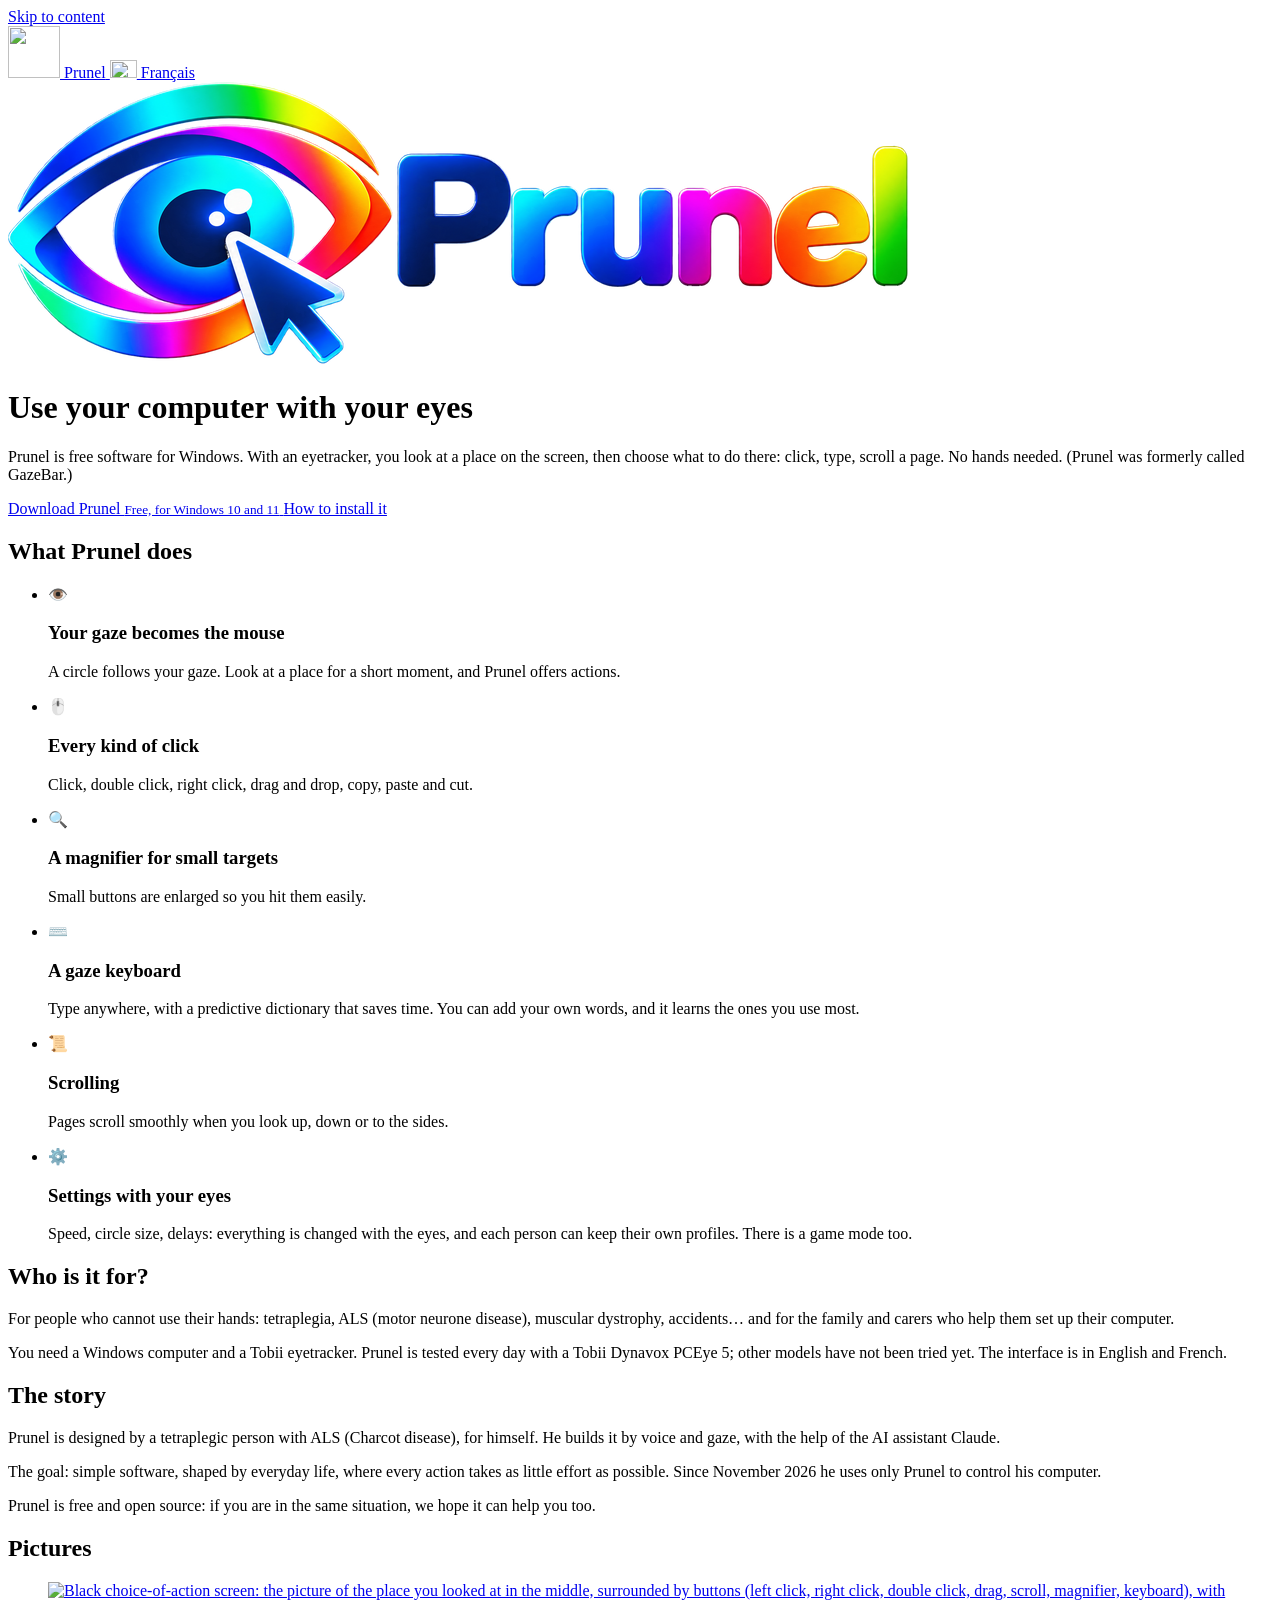
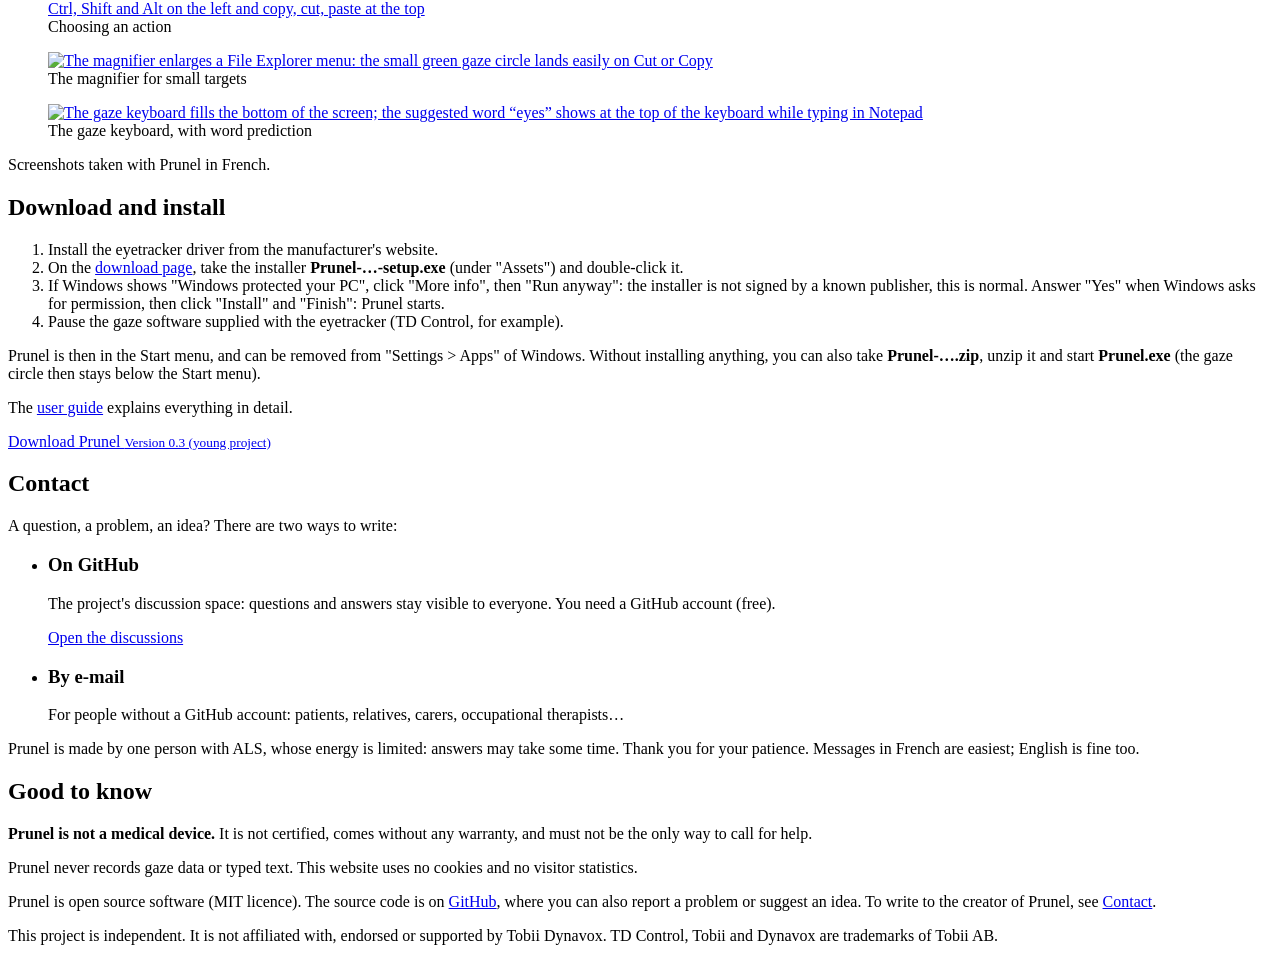
==== website/en.html @ a84aad17 "Cleaned-up logo (README and website) New version of the logo cleaned by the owner, cropped to its vi" ====
<!DOCTYPE html>
<html lang="en">
<head>
  <meta charset="utf-8">
  <meta name="viewport" content="width=device-width, initial-scale=1">
  <title>Prunel: use your computer with your eyes</title>
  <meta name="description" content="Prunel is free and open source software to use a Windows computer with your eyes, with an eyetracker. Designed by and for a tetraplegic person.">
  <link rel="alternate" hreflang="en" href="https://prunel.kopol.xyz/">
  <link rel="alternate" hreflang="en" href="https://prunel.kopol.xyz/en.html">
  <link rel="icon" href="favicon.ico">
  <link rel="apple-touch-icon" href="images/prunel-icon.png">
  <link rel="stylesheet" href="style.css">
</head>
<body>
  <a class="skip-link" href="#content">Skip to content</a>

  <header class="top">
    <div class="wrap">
      <a class="top-name" href="en.html">
        <img src="images/prunel-icon.png" alt="" width="52" height="52">
        <span>Prunel</span>
      </a>
      <a class="lang-switch" href="index.html" hreflang="fr" lang="fr">
        <img src="images/flag-fr.svg" alt="" width="27" height="18">
        Français
      </a>
    </div>
  </header>

  <main id="content">
    <div class="hero">
      <div class="wrap">
        <img class="hero-logo" src="images/prunel-logo.png" width="900" height="282"
             alt="Prunel logo: an eye with a mouse pointer">
        <h1>Use your computer with your eyes</h1>
        <p class="lead">
          Prunel is free software for Windows. With an eyetracker, you look at a place on the
          screen, then choose what to do there: click, type, scroll a page. No hands needed.
          (Prunel was formerly called GazeBar.)
        </p>
        <div class="buttons">
          <a class="button button-main" href="https://github.com/Kopolitoo/Prunel/releases/latest">
            Download Prunel
            <small>Free, for Windows 10 and 11</small>
          </a>
          <a class="button button-second" href="#install">How to install it</a>
        </div>
      </div>
    </div>

    <section class="band" aria-labelledby="title-features">
      <div class="wrap">
        <h2 id="title-features">What Prunel does</h2>
        <ul class="cards">
          <li class="card">
            <div class="card-icon" aria-hidden="true">👁️</div>
            <h3>Your gaze becomes the mouse</h3>
            <p>A circle follows your gaze. Look at a place for a short moment, and Prunel
              offers actions.</p>
          </li>
          <li class="card">
            <div class="card-icon" aria-hidden="true">🖱️</div>
            <h3>Every kind of click</h3>
            <p>Click, double click, right click, drag and drop, copy, paste and cut.</p>
          </li>
          <li class="card">
            <div class="card-icon" aria-hidden="true">🔍</div>
            <h3>A magnifier for small targets</h3>
            <p>Small buttons are enlarged so you hit them easily.</p>
          </li>
          <li class="card">
            <div class="card-icon" aria-hidden="true">⌨️</div>
            <h3>A gaze keyboard</h3>
            <p>Type anywhere, with a predictive dictionary that saves time. You can add your own
              words, and it learns the ones you use most.</p>
          </li>
          <li class="card">
            <div class="card-icon" aria-hidden="true">📜</div>
            <h3>Scrolling</h3>
            <p>Pages scroll smoothly when you look up, down or to the sides.</p>
          </li>
          <li class="card">
            <div class="card-icon" aria-hidden="true">⚙️</div>
            <h3>Settings with your eyes</h3>
            <p>Speed, circle size, delays: everything is changed with the eyes, and each person
              can keep their own profiles. There is a game mode too.</p>
          </li>
        </ul>
      </div>
    </section>

    <section aria-labelledby="title-who">
      <div class="wrap">
        <h2 id="title-who">Who is it for?</h2>
        <div class="text">
          <p>For people who cannot use their hands: tetraplegia, ALS (motor neurone disease),
            muscular dystrophy, accidents… and for the family and carers who help them set up
            their computer.</p>
          <p>You need a Windows computer and a Tobii eyetracker. Prunel is tested every day with
            a Tobii Dynavox PCEye 5; other models have not been tried yet. The interface is in
            English and French.</p>
        </div>
      </div>
    </section>

    <section class="band" aria-labelledby="title-story">
      <div class="wrap">
        <h2 id="title-story">The story</h2>
        <div class="story">
          <p>Prunel is designed by a tetraplegic person with ALS (Charcot disease), for himself.
            He builds it by voice and gaze, with the help of the AI assistant
            Claude.</p>
          <p>The goal: simple software, shaped by everyday life, where every action takes as
            little effort as possible. Since November 2026 he uses only Prunel to control his
            computer.</p>
          <p>Prunel is free and open source: if you are in the same situation, we hope it can
            help you too.</p>
        </div>
      </div>
    </section>

    <section aria-labelledby="title-pictures">
      <div class="wrap">
        <h2 id="title-pictures">Pictures</h2>
        <div class="shots">
          <figure>
            <a class="shot" href="images/screenshot-choice.jpg" title="Show the full-size picture">
              <img src="images/screenshot-choice.jpg" width="1280" height="720" loading="lazy"
                   alt="Black choice-of-action screen: the picture of the place you looked at in the middle, surrounded by buttons (left click, right click, double click, drag, scroll, magnifier, keyboard), with Ctrl, Shift and Alt on the left and copy, cut, paste at the top">
            </a>
            <figcaption>Choosing an action</figcaption>
          </figure>
          <figure>
            <a class="shot" href="images/screenshot-magnifier.jpg" title="Show the full-size picture">
              <img src="images/screenshot-magnifier.jpg" width="1280" height="720" loading="lazy"
                   alt="The magnifier enlarges a File Explorer menu: the small green gaze circle lands easily on Cut or Copy">
            </a>
            <figcaption>The magnifier for small targets</figcaption>
          </figure>
          <figure>
            <a class="shot" href="images/screenshot-keyboard.jpg" title="Show the full-size picture">
              <img src="images/screenshot-keyboard.jpg" width="1280" height="720" loading="lazy"
                   alt="The gaze keyboard fills the bottom of the screen; the suggested word “eyes” shows at the top of the keyboard while typing in Notepad">
            </a>
            <figcaption>The gaze keyboard, with word prediction</figcaption>
          </figure>
        </div>
        <p class="text">Screenshots taken with Prunel in French.</p>
      </div>
    </section>

    <section class="band" id="install" aria-labelledby="title-install">
      <div class="wrap">
        <h2 id="title-install">Download and install</h2>
        <ol class="steps">
          <li>Install the eyetracker driver from the manufacturer's website.</li>
          <li>On the <a href="https://github.com/Kopolitoo/Prunel/releases/latest">download
            page</a>, take the installer <strong>Prunel-…-setup.exe</strong> (under "Assets")
            and double-click it.</li>
          <li>If Windows shows "Windows protected your PC", click "More info", then "Run anyway":
            the installer is not signed by a known publisher, this is normal. Answer "Yes" when
            Windows asks for permission, then click "Install" and "Finish": Prunel starts.</li>
          <li>Pause the gaze software supplied with the eyetracker (TD Control, for
            example).</li>
        </ol>
        <p class="text">Prunel is then in the Start menu, and can be removed from "Settings &gt;
          Apps" of Windows. Without installing anything, you can also take
          <strong>Prunel-….zip</strong>, unzip it and start <strong>Prunel.exe</strong> (the
          gaze circle then stays below the Start menu).</p>
        <p class="text">The <a href="https://github.com/Kopolitoo/Prunel/blob/main/docs/user-guide.md">user
          guide</a> explains everything in detail.</p>
        <div class="buttons" style="justify-content: flex-start">
          <a class="button button-main" href="https://github.com/Kopolitoo/Prunel/releases/latest">
            Download Prunel
            <small>Version 0.3 (young project)</small>
          </a>
        </div>
      </div>
    </section>

    <section id="contact" aria-labelledby="title-contact">
      <div class="wrap">
        <h2 id="title-contact">Contact</h2>
        <div class="text">
          <p>A question, a problem, an idea? There are two ways to write:</p>
        </div>
        <ul class="cards contact-cards">
          <li class="card">
            <h3>On GitHub</h3>
            <p>The project's discussion space: questions and answers stay visible to everyone.
              You need a GitHub account (free).</p>
            <a class="button button-second" href="https://github.com/Kopolitoo/Prunel/discussions">
              Open the discussions</a>
          </li>
          <li class="card">
            <h3>By e-mail</h3>
            <p>For people without a GitHub account: patients, relatives, carers, occupational
              therapists…</p>
            <div id="email">
              <button class="button button-second" id="show-email" type="button" hidden>
                Show the e-mail address</button>
              <noscript><p><strong>prunel (at) kopol (dot) xyz</strong></p></noscript>
            </div>
          </li>
        </ul>
        <p class="text contact-note">Prunel is made by one person with ALS, whose energy is
          limited: answers may take some time. Thank you for your patience. Messages in French are easiest; English is
          fine too.</p>
      </div>
    </section>

    <section class="band" aria-labelledby="title-notice">
      <div class="wrap">
        <h2 id="title-notice">Good to know</h2>
        <div class="notice">
          <p><strong>Prunel is not a medical device.</strong> It is not certified, comes without
            any warranty, and must not be the only way to call for help.</p>
          <p>Prunel never records gaze data or typed text. This website uses no cookies and no
            visitor statistics.</p>
        </div>
      </div>
    </section>
  </main>

  <footer>
    <div class="wrap">
      <p>Prunel is open source software (MIT licence). The source code is on
        <a href="https://github.com/Kopolitoo/Prunel">GitHub</a>, where you can also report a
        problem or suggest an idea. To write to the creator of Prunel, see
        <a href="#contact">Contact</a>.</p>
      <p>This project is independent. It is not affiliated with, endorsed or supported by Tobii
        Dynavox. TD Control, Tobii and Dynavox are trademarks of Tobii AB.</p>
    </div>
  </footer>
  <script src="contact.js"></script>
</body>
</html>
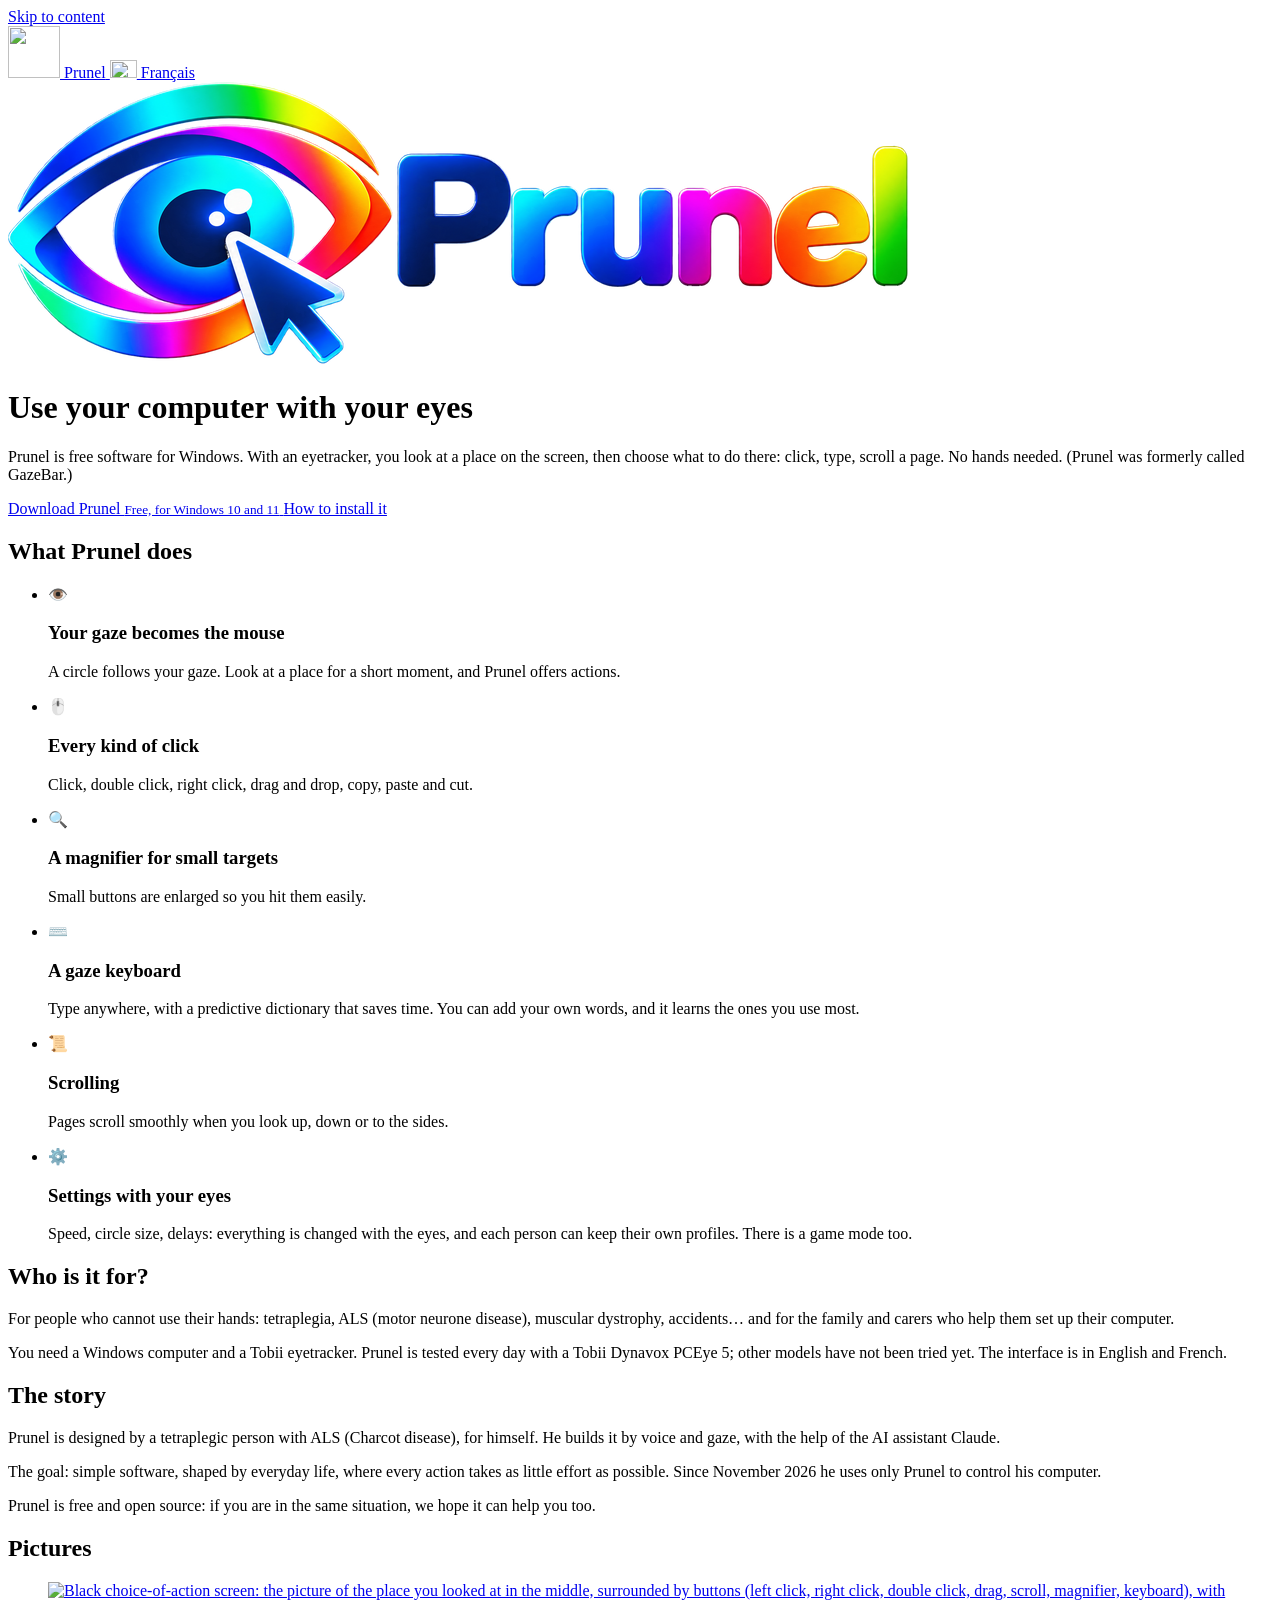
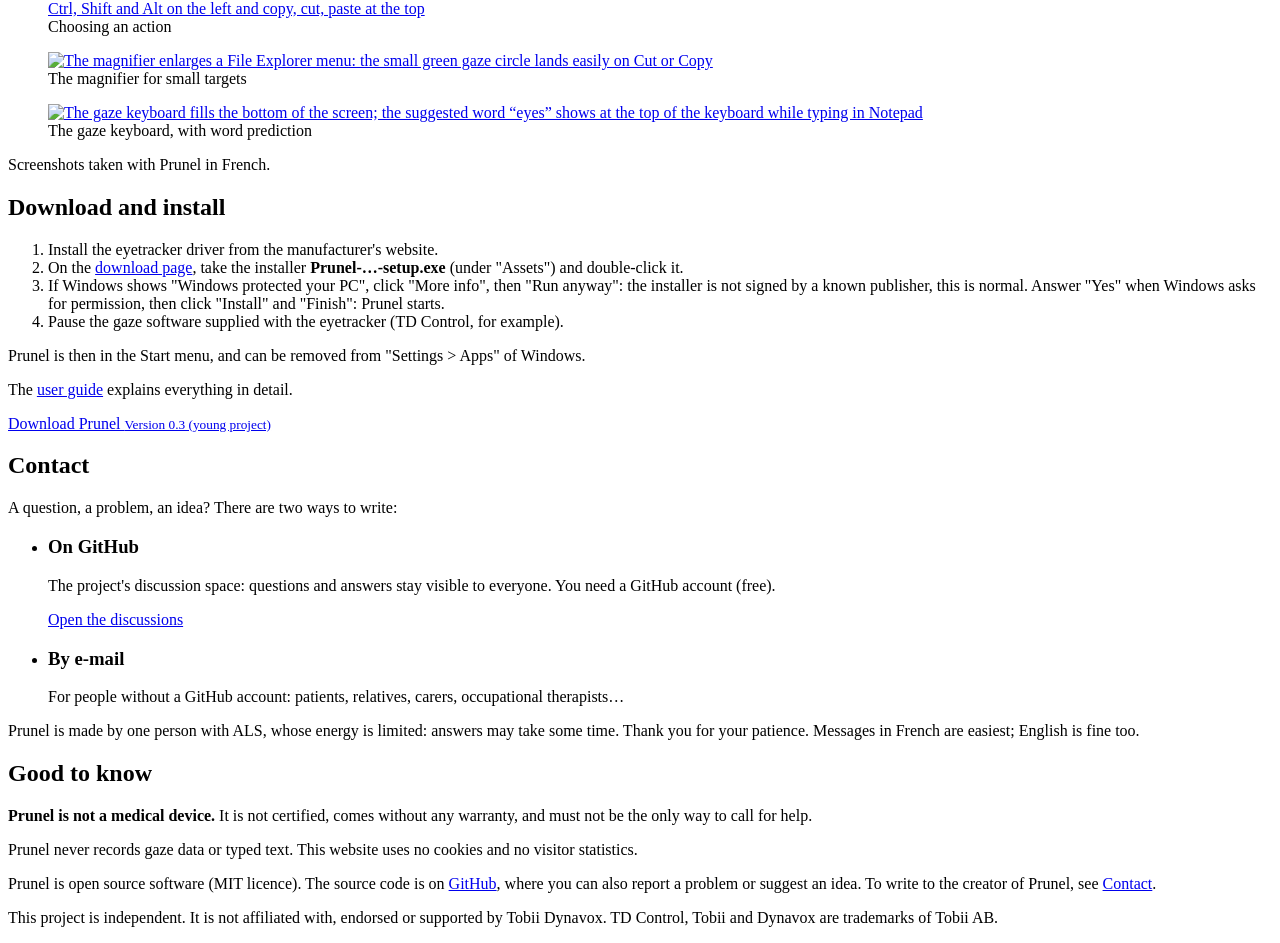
==== commit 91d3bc1f: "Ship only the installer (no more simple zip) CI compiles only the build with UI access and keeps onl" ====
--- a/website/en.html
+++ b/website/en.html
@@ -164,9 +164,7 @@
             example).</li>
         </ol>
         <p class="text">Prunel is then in the Start menu, and can be removed from "Settings &gt;
-          Apps" of Windows. Without installing anything, you can also take
-          <strong>Prunel-….zip</strong>, unzip it and start <strong>Prunel.exe</strong> (the
-          gaze circle then stays below the Start menu).</p>
+          Apps" of Windows.</p>
         <p class="text">The <a href="https://github.com/Kopolitoo/Prunel/blob/main/docs/user-guide.md">user
           guide</a> explains everything in detail.</p>
         <div class="buttons" style="justify-content: flex-start">
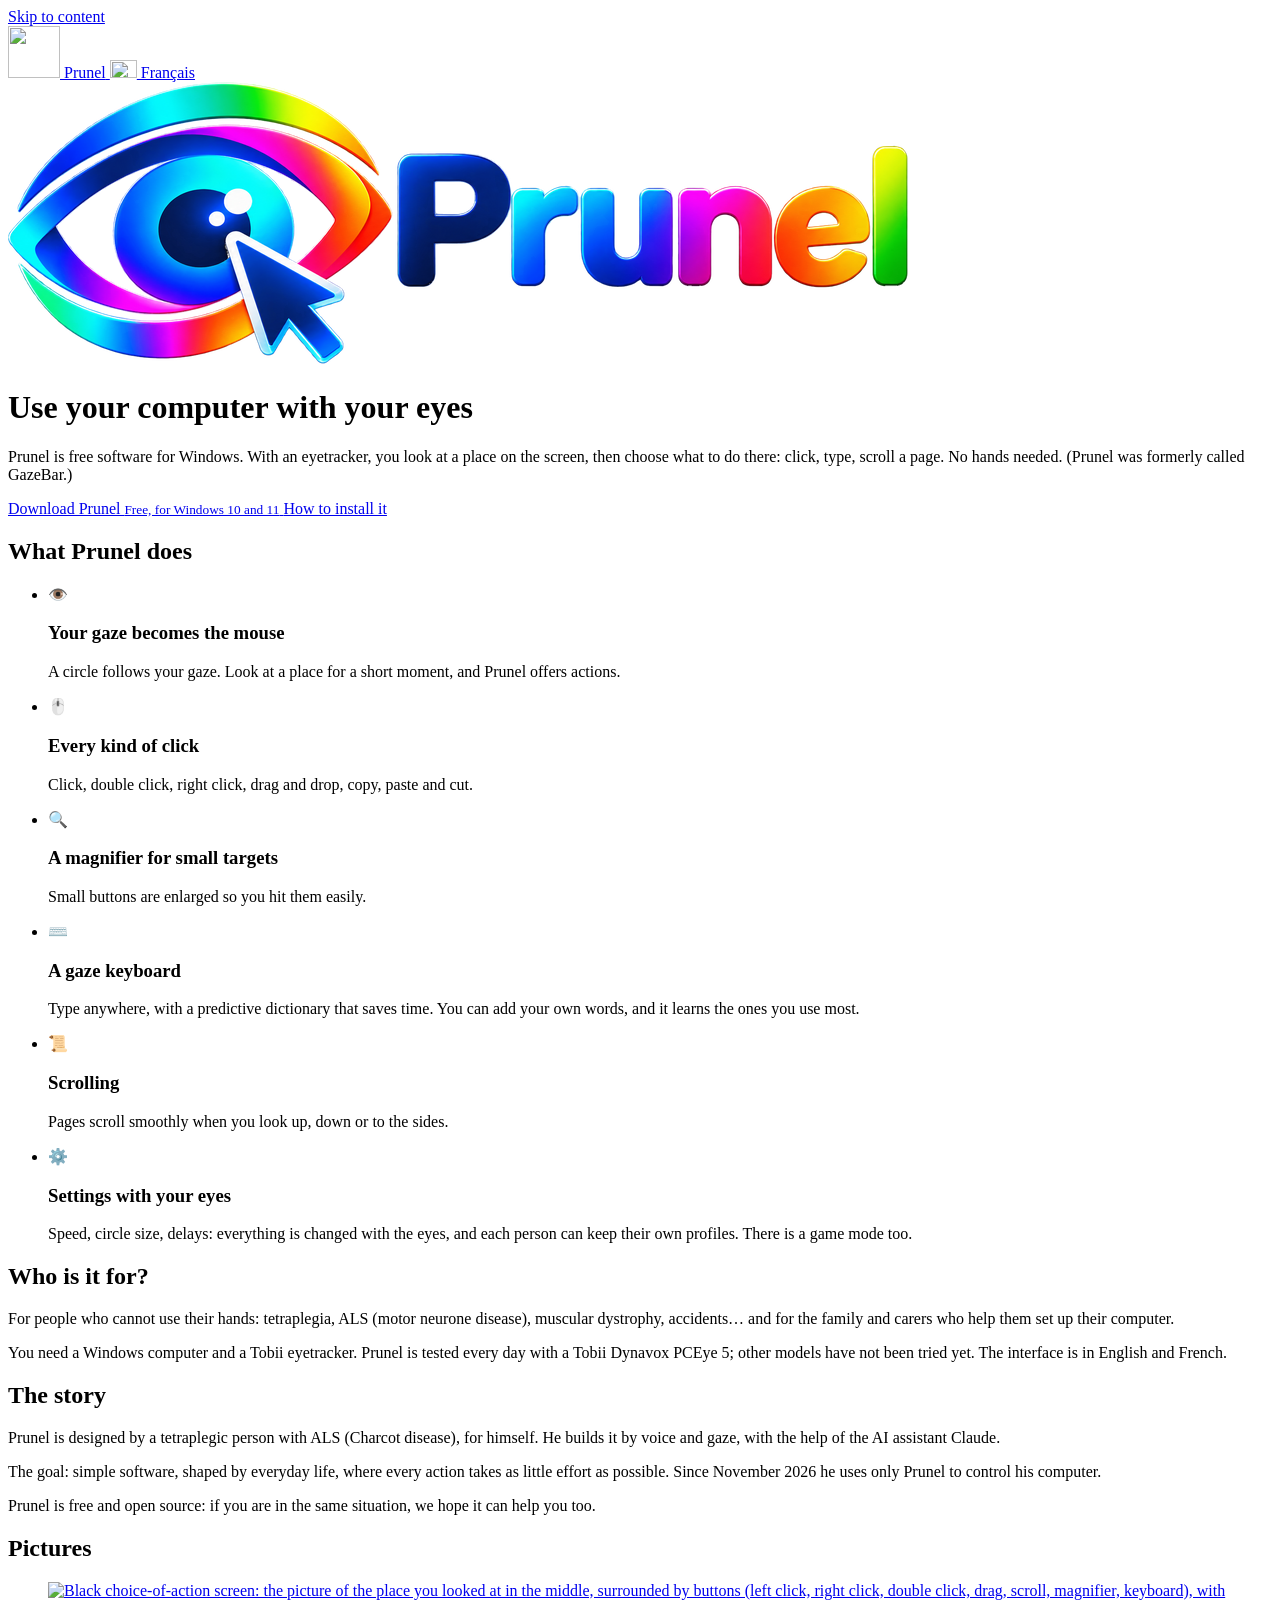
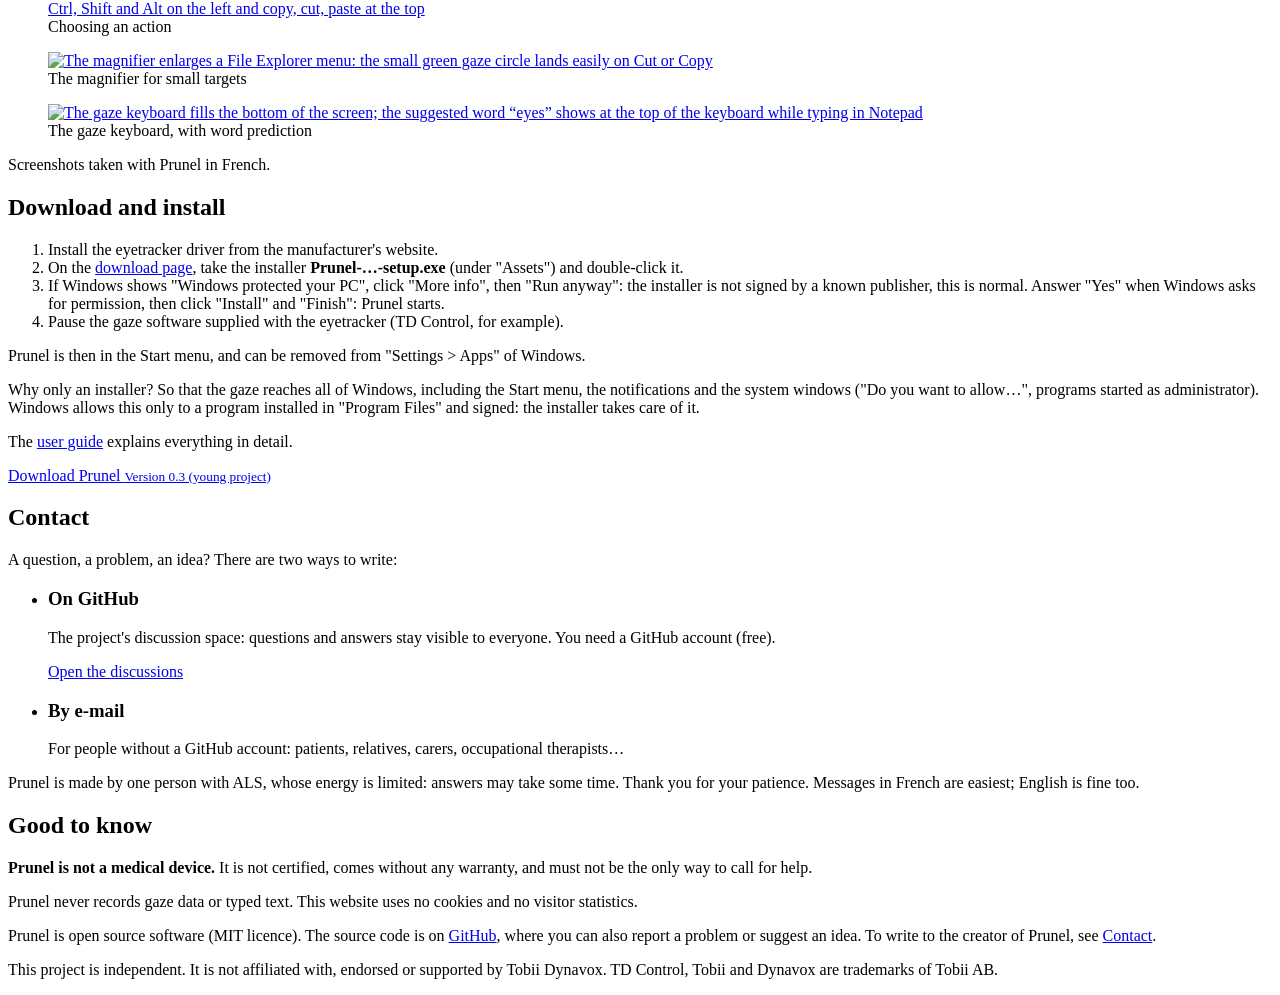
==== commit 2c43774f: "Explain why Prunel ships only as an installer README, user guide (en/fr) and website: the installer " ====
--- a/website/en.html
+++ b/website/en.html
@@ -165,6 +165,10 @@
         </ol>
         <p class="text">Prunel is then in the Start menu, and can be removed from "Settings &gt;
           Apps" of Windows.</p>
+        <p class="text">Why only an installer? So that the gaze reaches all of Windows, including
+          the Start menu, the notifications and the system windows ("Do you want to allow…",
+          programs started as administrator). Windows allows this only to a program installed in
+          "Program Files" and signed: the installer takes care of it.</p>
         <p class="text">The <a href="https://github.com/Kopolitoo/Prunel/blob/main/docs/user-guide.md">user
           guide</a> explains everything in detail.</p>
         <div class="buttons" style="justify-content: flex-start">
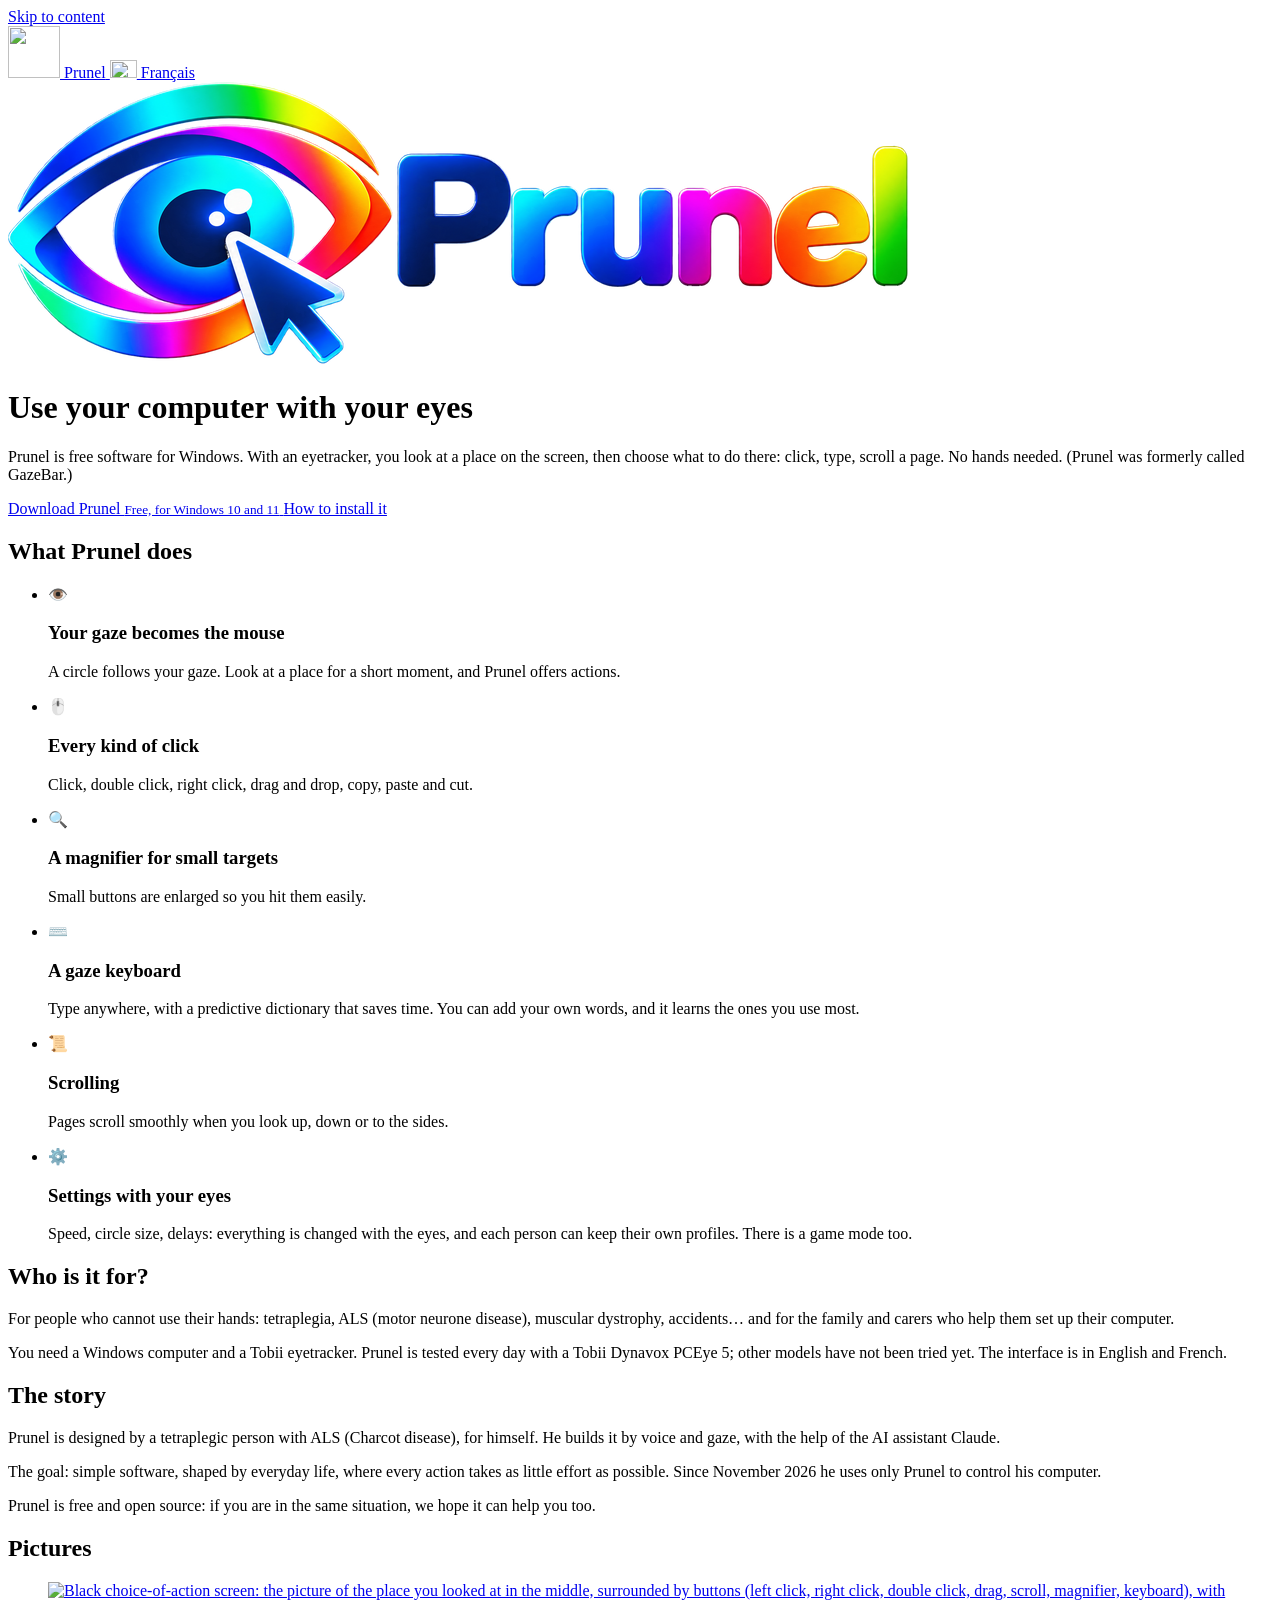
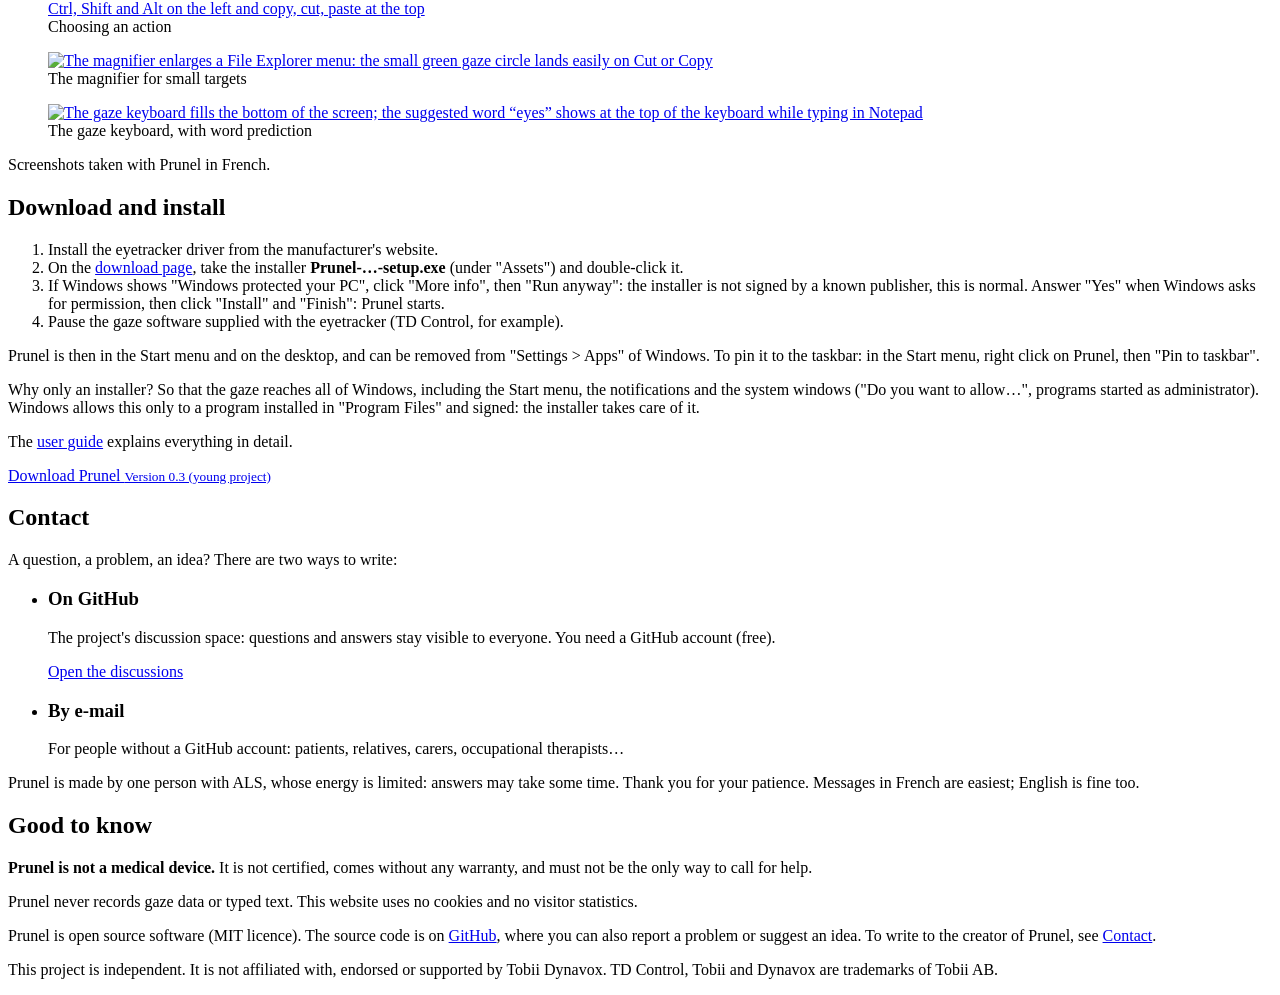
==== commit c05a24b1: "Installer: desktop shortcut box, pinning explained (#93) - Install/Prunel.iss: "Create a desktop sho" ====
--- a/website/en.html
+++ b/website/en.html
@@ -163,8 +163,9 @@
           <li>Pause the gaze software supplied with the eyetracker (TD Control, for
             example).</li>
         </ol>
-        <p class="text">Prunel is then in the Start menu, and can be removed from "Settings &gt;
-          Apps" of Windows.</p>
+        <p class="text">Prunel is then in the Start menu and on the desktop, and can be removed from
+          "Settings &gt; Apps" of Windows. To pin it to the taskbar: in the Start menu, right
+          click on Prunel, then "Pin to taskbar".</p>
         <p class="text">Why only an installer? So that the gaze reaches all of Windows, including
           the Start menu, the notifications and the system windows ("Do you want to allow…",
           programs started as administrator). Windows allows this only to a program installed in
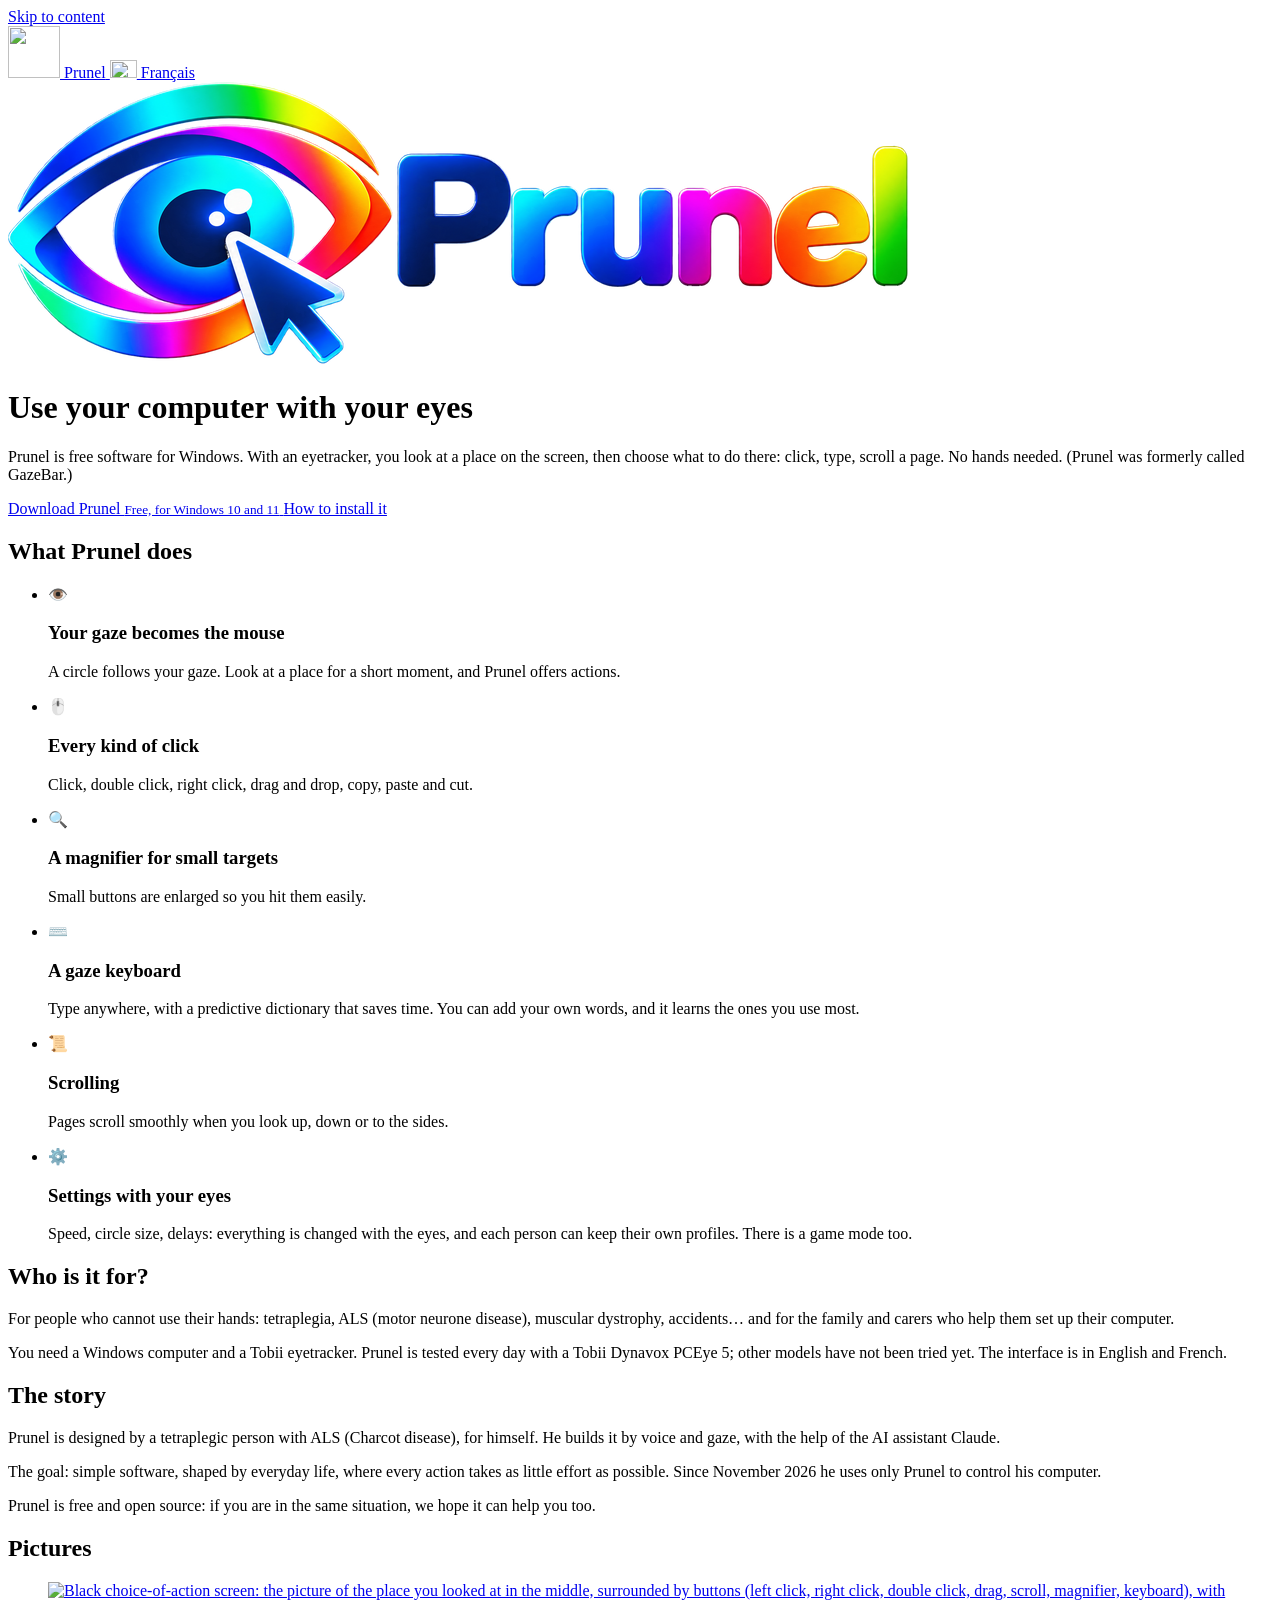
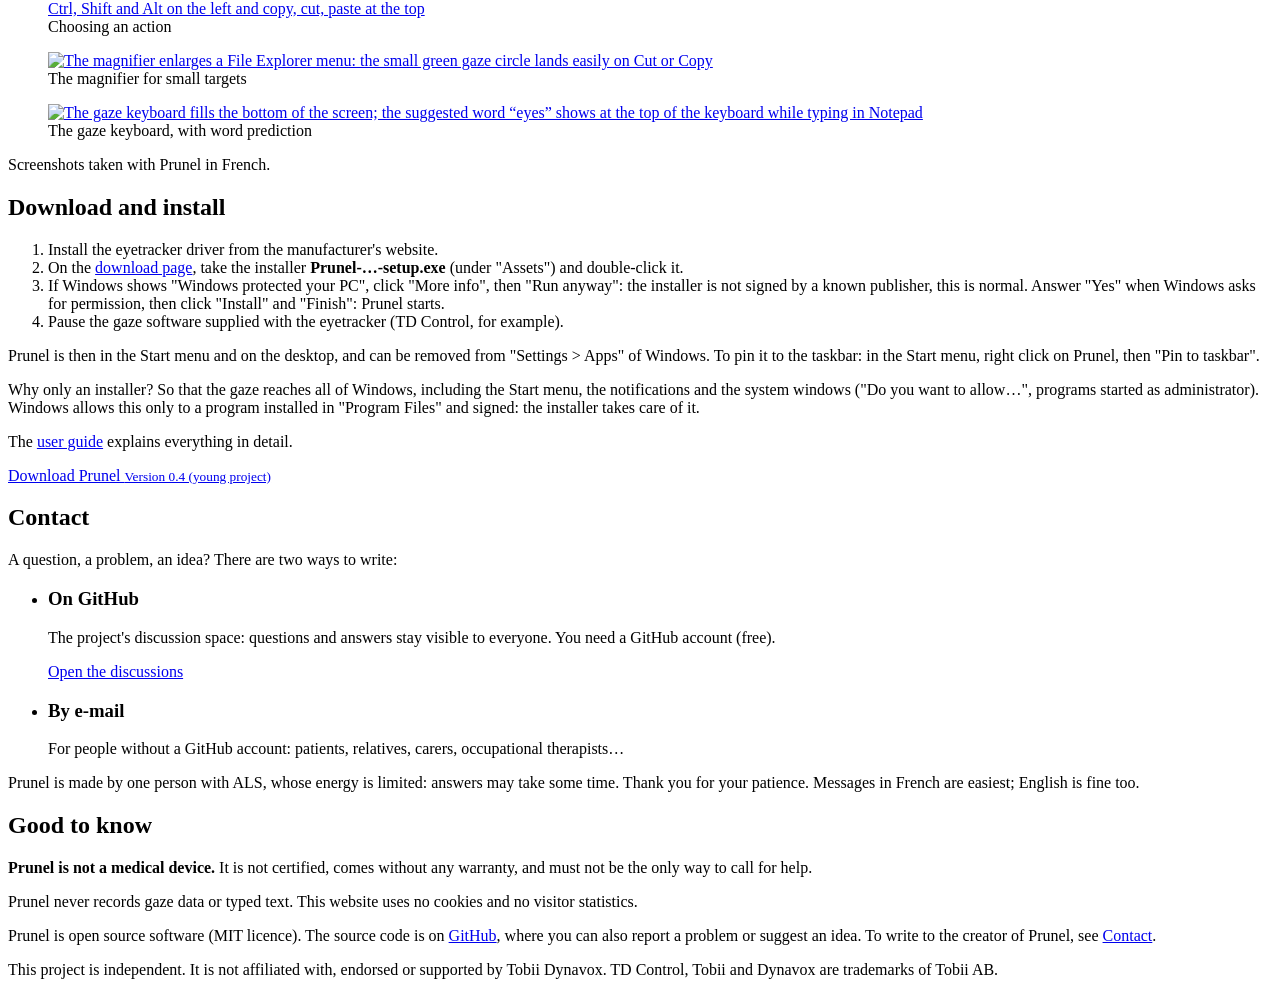
==== commit 32ea7569: "Website: version 0.4; next version 0.5.0 Co-Authored-By: Claude Opus 5.5 <noreply@anthropic.com> Cla" ====
--- a/website/en.html
+++ b/website/en.html
@@ -175,7 +175,7 @@
         <div class="buttons" style="justify-content: flex-start">
           <a class="button button-main" href="https://github.com/Kopolitoo/Prunel/releases/latest">
             Download Prunel
-            <small>Version 0.3 (young project)</small>
+            <small>Version 0.4 (young project)</small>
           </a>
         </div>
       </div>
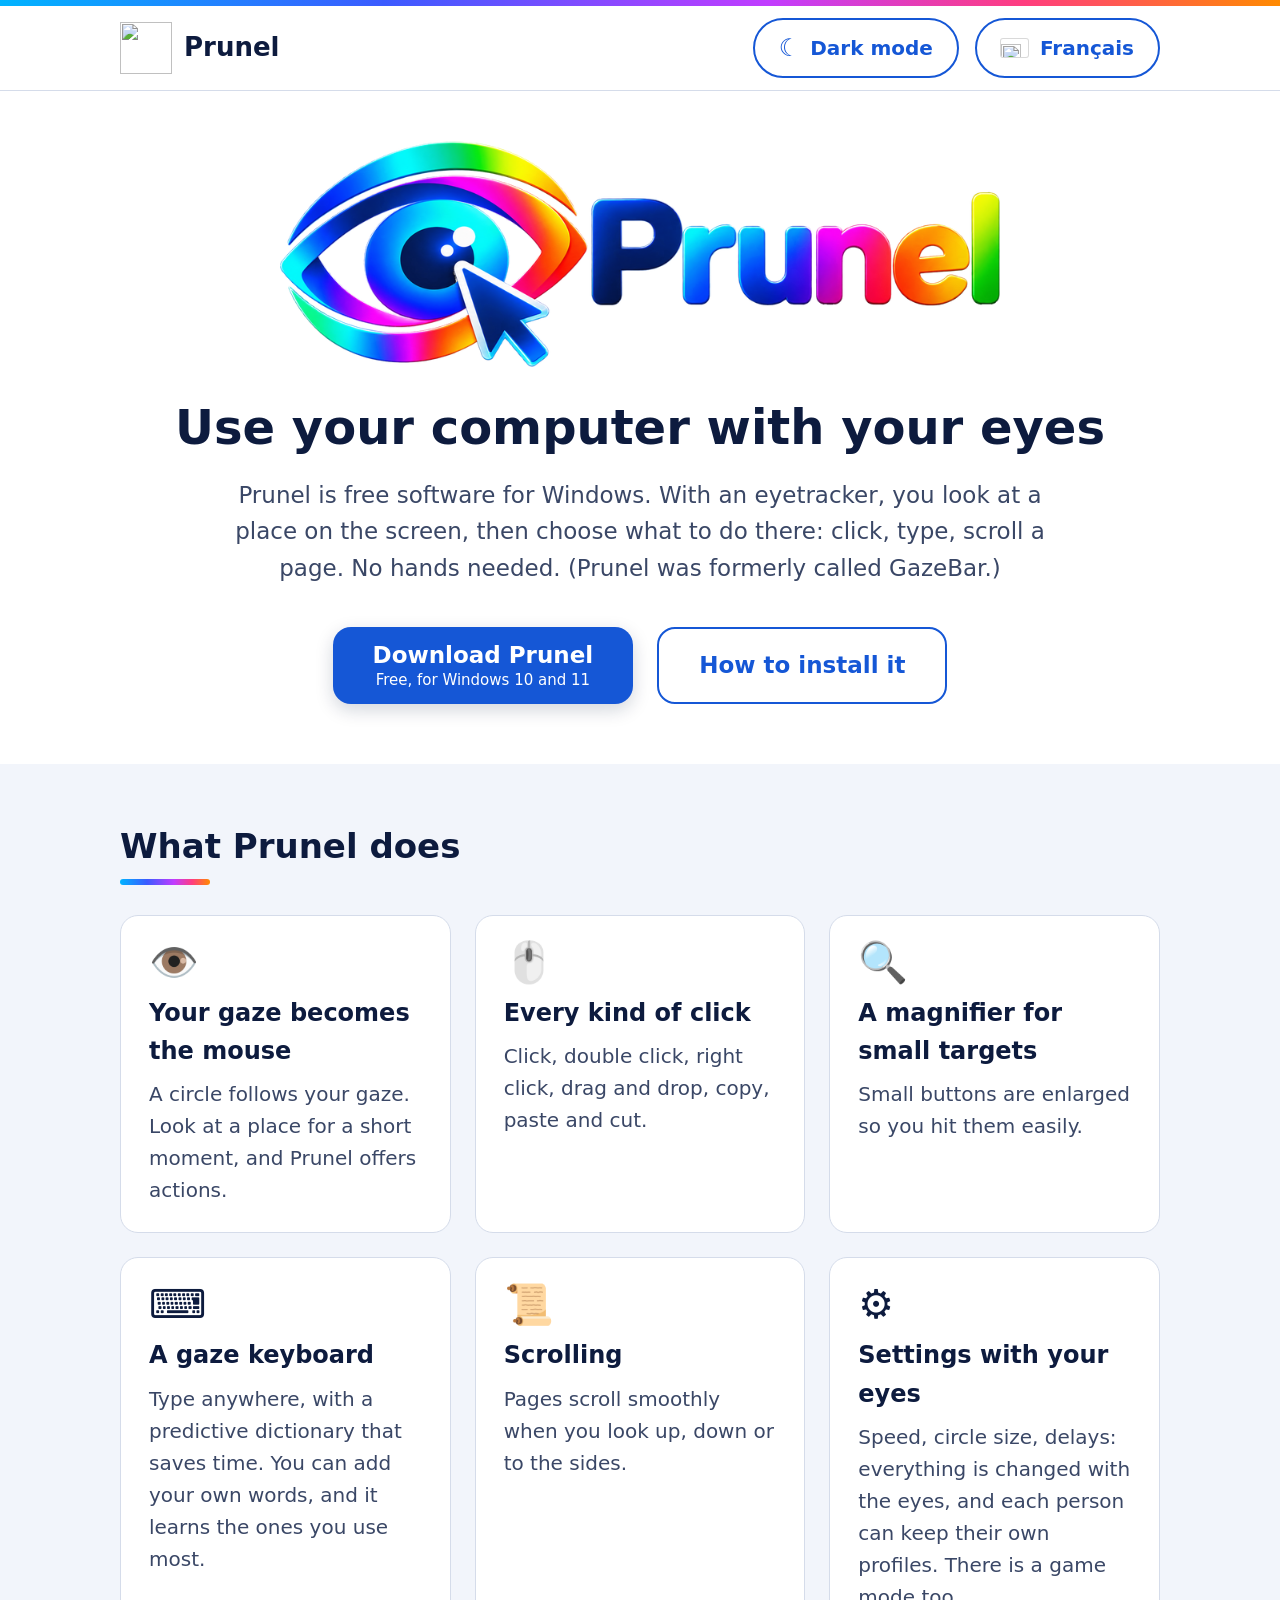
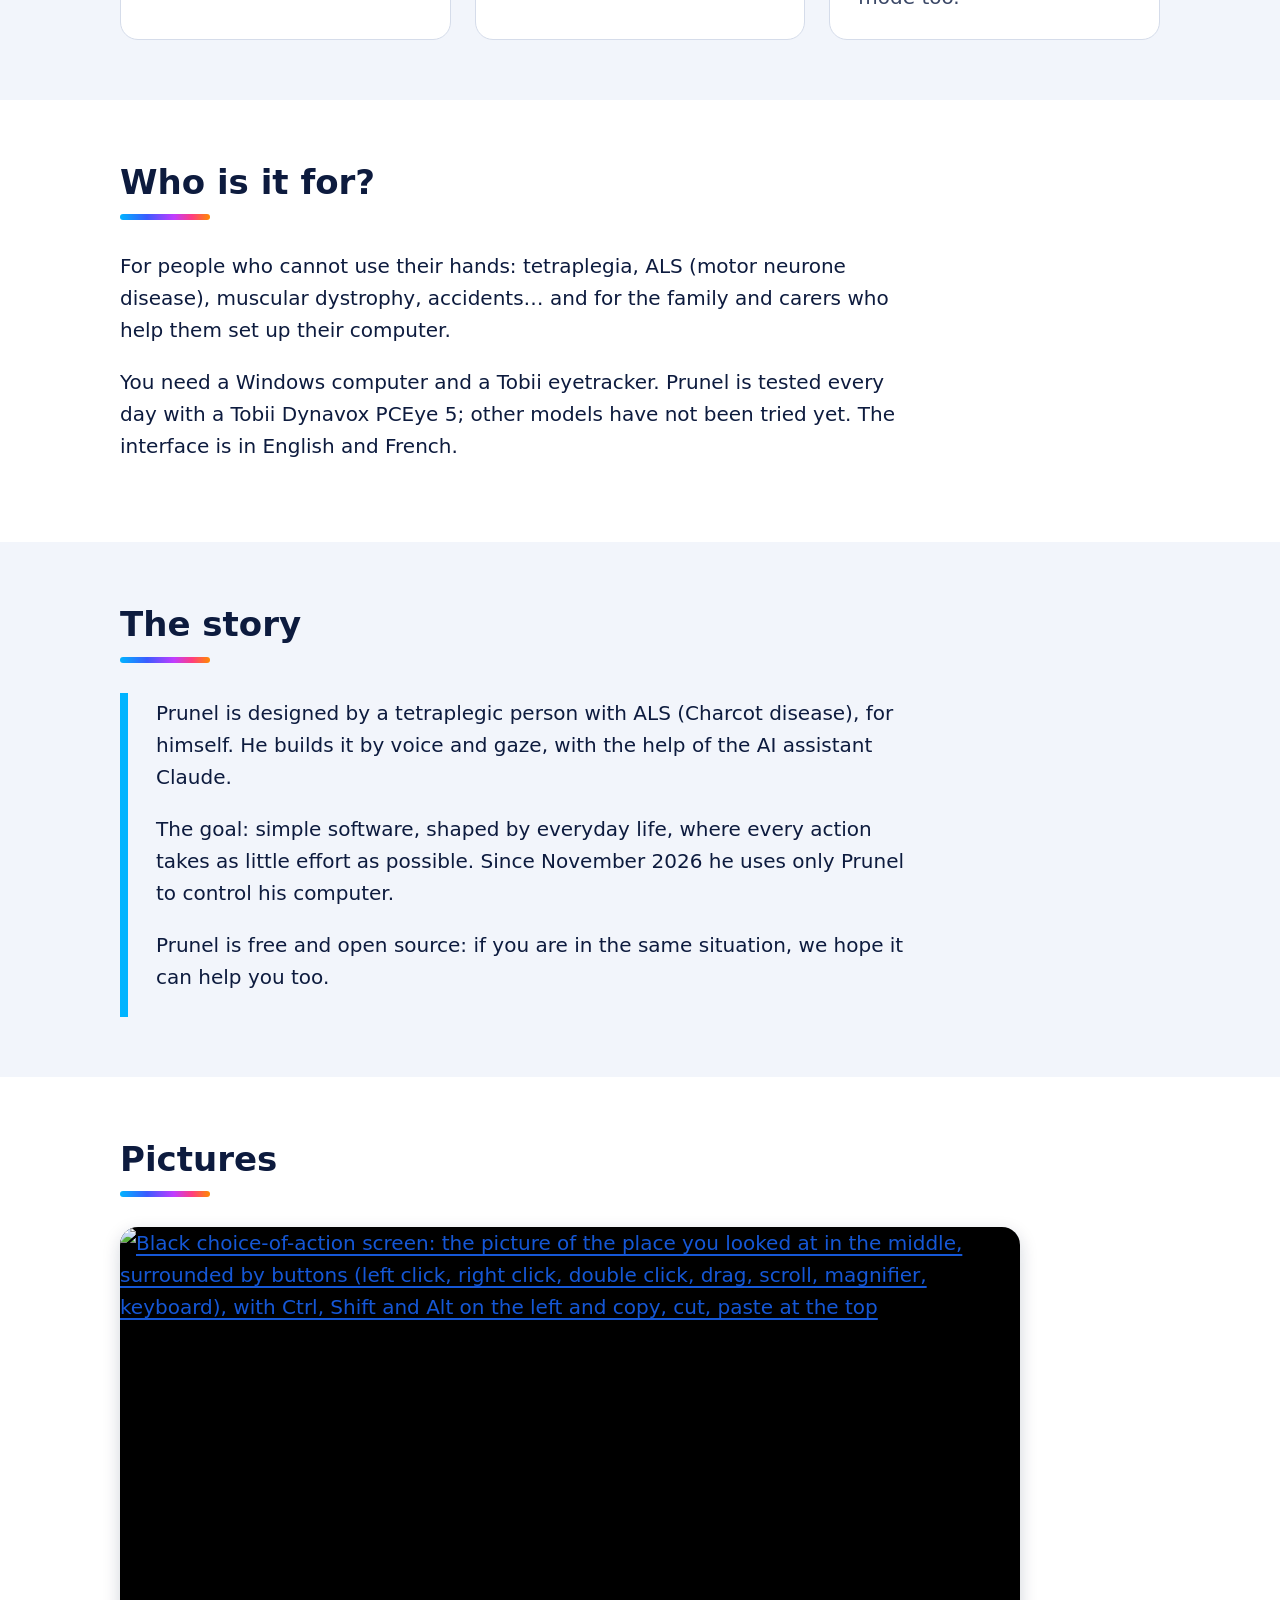
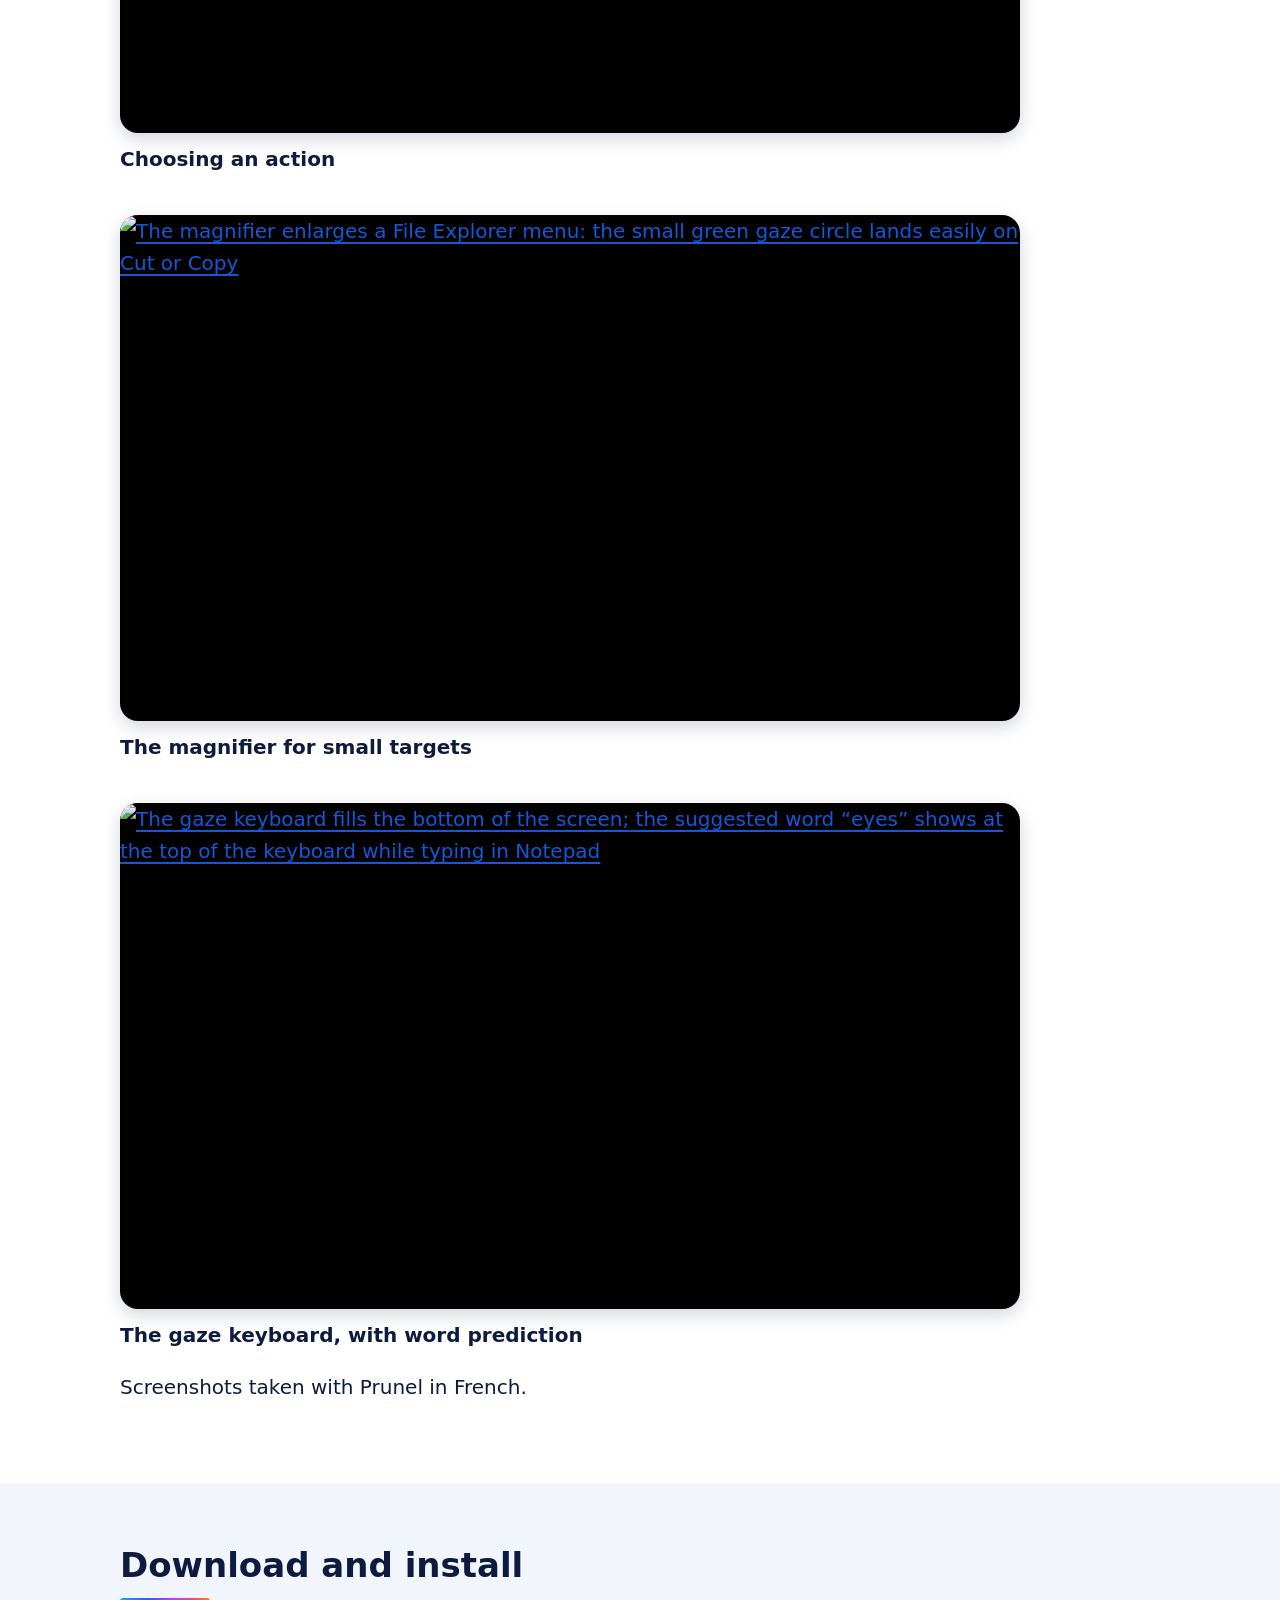
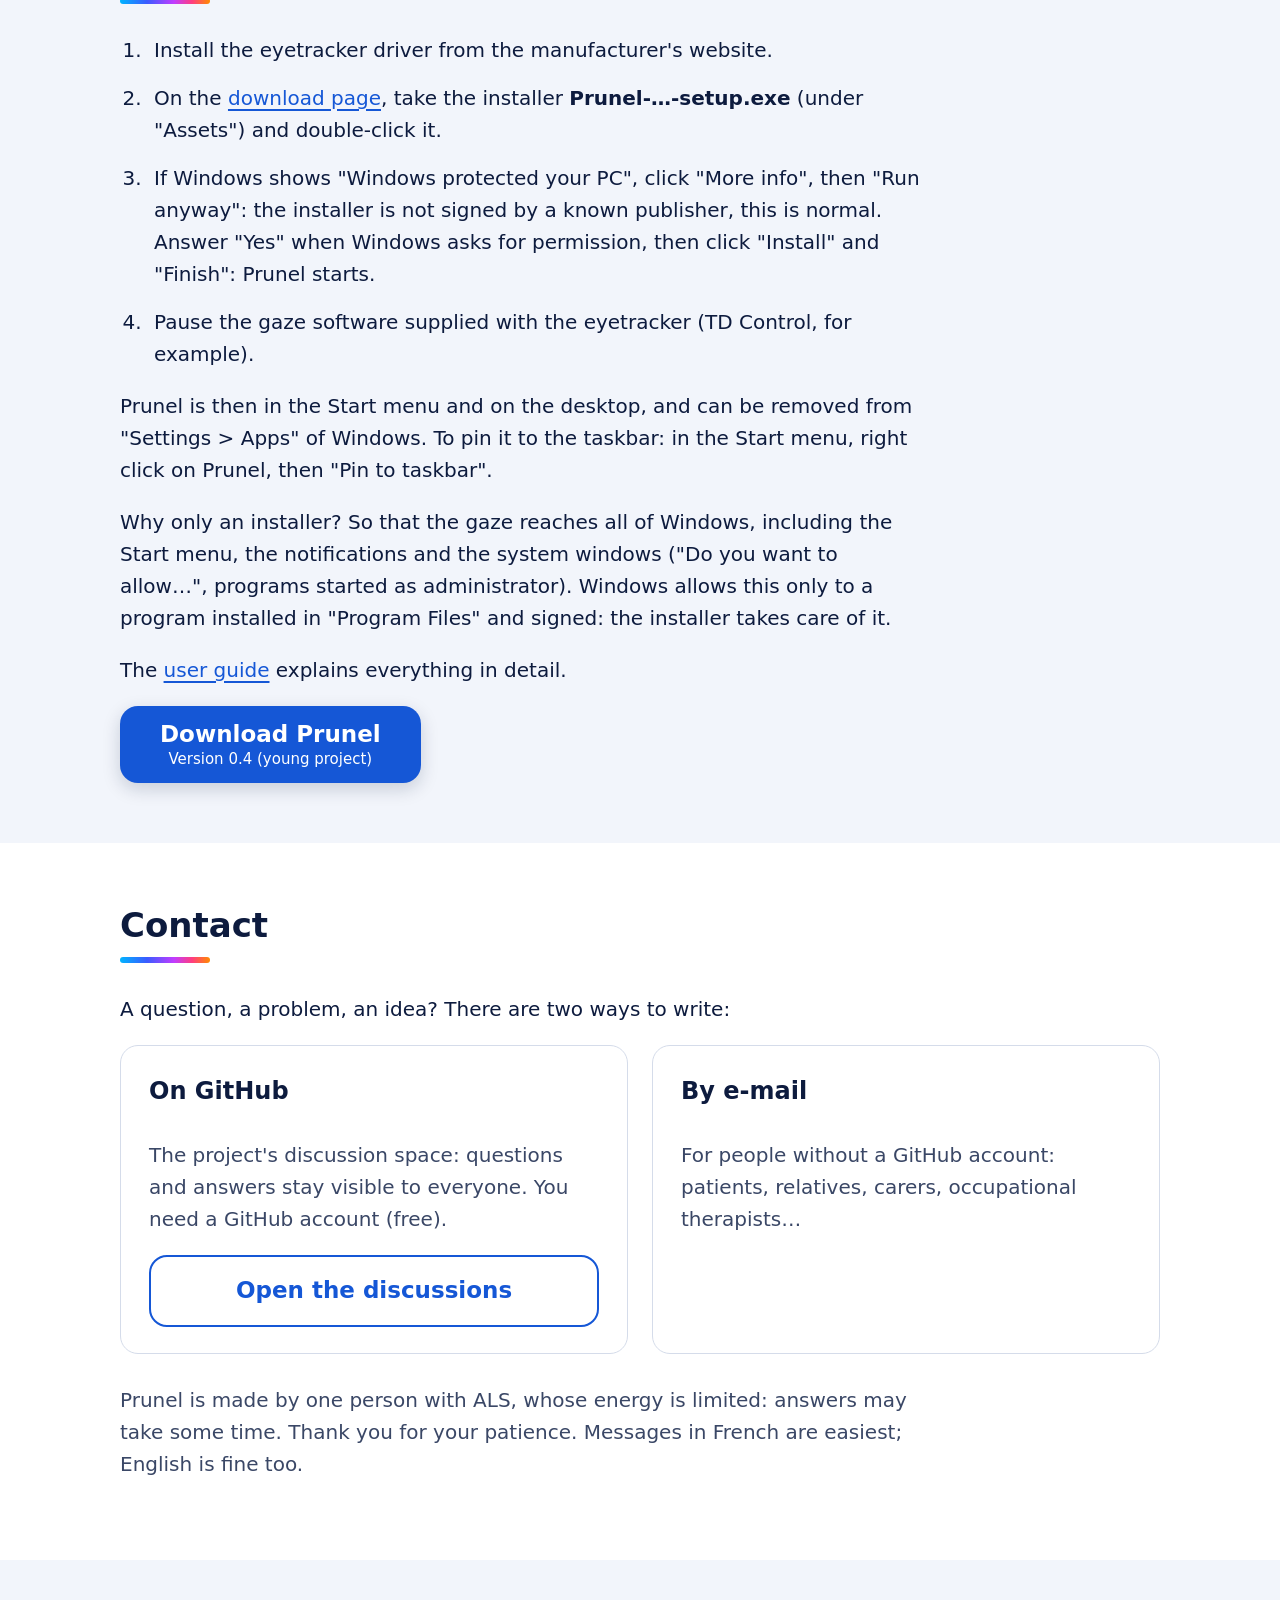
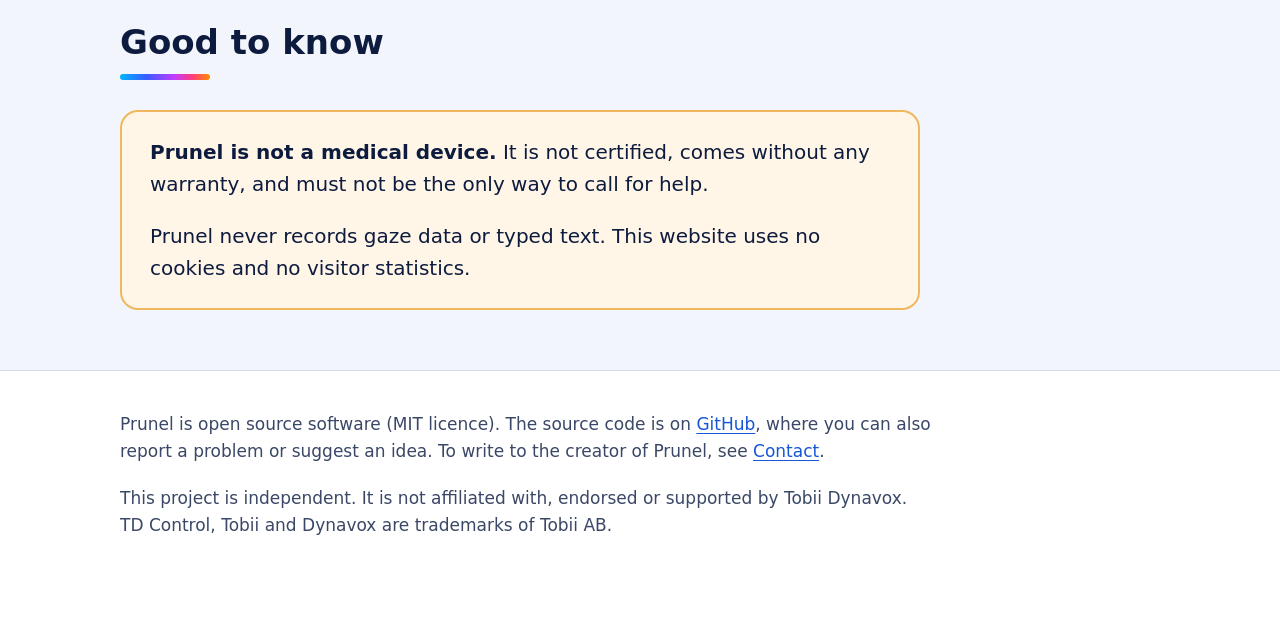
==== commit ddd4f90b: "Website: dark mode following the system, with a theme button The site follows the light or dark mode" ====
--- a/website/en.html
+++ b/website/en.html
@@ -10,6 +10,7 @@
   <link rel="icon" href="favicon.ico">
   <link rel="apple-touch-icon" href="images/prunel-icon.png">
   <link rel="stylesheet" href="style.css">
+  <script src="theme.js"></script>
 </head>
 <body>
   <a class="skip-link" href="#content">Skip to content</a>
@@ -20,10 +21,17 @@
         <img src="images/prunel-icon.png" alt="" width="52" height="52">
         <span>Prunel</span>
       </a>
-      <a class="lang-switch" href="index.html" hreflang="fr" lang="fr">
-        <img src="images/flag-fr.svg" alt="" width="27" height="18">
-        Français
-      </a>
+      <div class="top-actions">
+        <button class="theme-switch" id="theme-switch" type="button" hidden
+                data-dark="Dark mode" data-light="Light mode">
+          <span class="theme-icon" aria-hidden="true"></span>
+          <span class="theme-label">Dark mode</span>
+        </button>
+        <a class="lang-switch" href="index.html" hreflang="fr" lang="fr">
+          <img src="images/flag-fr.svg" alt="" width="27" height="18">
+          Français
+        </a>
+      </div>
     </div>
   </header>
 
--- a/website/style.css
+++ b/website/style.css
@@ -0,0 +1,527 @@
+/* Prunel website: one shared style sheet for the French and English pages.
+   Large text, large buttons and strong contrast, because visitors may use
+   an eyetracker, a head mouse or a screen magnifier. */
+
+/* Colours. The site follows the light or dark mode of the system; the theme button
+   (theme.js) can force one of them with data-theme="light" or data-theme="dark" on <html>. */
+:root {
+  color-scheme: light;
+  --text: #0d1b3e;
+  --text-soft: #3a4766;
+  --background: #ffffff;
+  --band: #f2f5fb;
+  --surface: #ffffff;
+  --line: #d5dcea;
+  --blue: #1557d6;
+  --blue-dark: #0e3f9e;
+  --on-blue: #ffffff;
+  --link: #1557d6;
+  --link-hover: #0e3f9e;
+  --shadow: rgba(13, 27, 62, 0.18);
+  --notice-background: #fff6e8;
+  --notice-line: #f0b75e;
+  --logo-glow: none;
+  --focus: #ff7a00;
+  --gradient: linear-gradient(90deg, #00b4ff, #3b5bff 30%, #c13cff 60%, #ff3d7f 80%, #ff8a00);
+  --radius: 18px;
+  --max: 1080px;
+}
+
+/* Dark colours: same contrast rules, light text on a dark blue background. */
+@media (prefers-color-scheme: dark) {
+  :root:not([data-theme="light"]) {
+    color-scheme: dark;
+    --text: #e8edf8;
+    --text-soft: #b4bfd6;
+    --background: #0d1424;
+    --band: #151f36;
+    --surface: #1b2742;
+    --line: #2f3d5e;
+    --blue: #2f6cf0;
+    --blue-dark: #1c55cf;
+    --link: #8db4ff;
+    --link-hover: #b8d0ff;
+    --shadow: rgba(0, 0, 0, 0.5);
+    --notice-background: #3a2a10;
+    --notice-line: #b9852e;
+    --logo-glow: drop-shadow(0 0 1px rgba(255, 255, 255, 0.9)) drop-shadow(0 0 10px rgba(255, 255, 255, 0.35));
+  }
+}
+
+:root[data-theme="dark"] {
+  color-scheme: dark;
+  --text: #e8edf8;
+  --text-soft: #b4bfd6;
+  --background: #0d1424;
+  --band: #151f36;
+  --surface: #1b2742;
+  --line: #2f3d5e;
+  --blue: #2f6cf0;
+  --blue-dark: #1c55cf;
+  --link: #8db4ff;
+  --link-hover: #b8d0ff;
+  --shadow: rgba(0, 0, 0, 0.5);
+  --notice-background: #3a2a10;
+  --notice-line: #b9852e;
+  --logo-glow: drop-shadow(0 0 1px rgba(255, 255, 255, 0.9)) drop-shadow(0 0 10px rgba(255, 255, 255, 0.35));
+}
+
+* {
+  box-sizing: border-box;
+}
+
+html {
+  font-size: 125%; /* 20 px for most browsers */
+  scroll-behavior: smooth;
+}
+
+@media (prefers-reduced-motion: reduce) {
+  html {
+    scroll-behavior: auto;
+  }
+}
+
+body {
+  margin: 0;
+  background: var(--background);
+  color: var(--text);
+  font-family: "Segoe UI", system-ui, -apple-system, Roboto, Arial, sans-serif;
+  line-height: 1.6;
+}
+
+img {
+  max-width: 100%;
+  height: auto;
+}
+
+a {
+  color: var(--link);
+  text-underline-offset: 0.18em;
+}
+
+a:hover {
+  color: var(--link-hover);
+}
+
+:focus-visible {
+  outline: 4px solid var(--focus);
+  outline-offset: 4px;
+  border-radius: 6px;
+}
+
+.wrap {
+  width: 100%;
+  max-width: var(--max);
+  margin: 0 auto;
+  padding: 0 1rem;
+}
+
+/* Hidden until focused with the keyboard. */
+.skip-link {
+  position: absolute;
+  left: 1rem;
+  top: -100px;
+  padding: 0.6rem 1rem;
+  background: var(--text);
+  color: var(--background);
+  z-index: 10;
+}
+
+.skip-link:focus {
+  top: 1rem;
+  color: var(--background);
+}
+
+/* ---------- Top bar ---------- */
+
+.top {
+  border-bottom: 1px solid var(--line);
+}
+
+.top::before {
+  content: "";
+  display: block;
+  height: 6px;
+  background: var(--gradient);
+}
+
+.top .wrap {
+  display: flex;
+  align-items: center;
+  justify-content: space-between;
+  gap: 1rem;
+  min-height: 84px;
+}
+
+.top-name {
+  display: flex;
+  align-items: center;
+  gap: 0.6rem;
+  font-size: 1.3rem;
+  font-weight: 700;
+  color: var(--text);
+  text-decoration: none;
+}
+
+.top-name img {
+  width: 52px;
+  height: 52px;
+}
+
+/* Big target for the language switch: easy to reach with the eyes. */
+.lang-switch {
+  display: inline-flex;
+  align-items: center;
+  justify-content: center;
+  min-height: 60px;
+  gap: 0.6rem;
+  min-width: 160px;
+  padding: 0.4rem 1.2rem;
+  border: 2px solid var(--blue);
+  border-radius: 999px;
+  font-weight: 600;
+  text-decoration: none;
+}
+
+/* Right side of the top bar: theme button and language switch. */
+.top-actions {
+  display: flex;
+  align-items: center;
+  flex-wrap: wrap;
+  justify-content: flex-end;
+  gap: 0.8rem;
+}
+
+/* Theme button: same large target as the language switch. Hidden until theme.js runs. */
+.theme-switch {
+  display: inline-flex;
+  align-items: center;
+  justify-content: center;
+  min-height: 60px;
+  gap: 0.5rem;
+  padding: 0.4rem 1.2rem;
+  border: 2px solid var(--blue);
+  border-radius: 999px;
+  background: transparent;
+  color: var(--link);
+  font: inherit;
+  font-weight: 600;
+  cursor: pointer;
+}
+
+.theme-switch[hidden] {
+  display: none;
+}
+
+.theme-switch:hover {
+  background: var(--blue);
+  color: var(--on-blue);
+}
+
+.theme-icon {
+  font-size: 1.2rem;
+  line-height: 1;
+}
+
+.lang-switch img {
+  height: 18px;
+  width: auto;
+  border-radius: 2px;
+  box-shadow: 0 0 0 1px rgba(0, 0, 0, 0.15);
+}
+
+.lang-switch:hover {
+  background: var(--blue);
+  color: var(--on-blue);
+}
+
+/* ---------- Hero ---------- */
+
+.hero {
+  padding: 2.5rem 0 3rem;
+  text-align: center;
+}
+
+.hero-logo {
+  display: block;
+  filter: var(--logo-glow); /* thin white outline in dark mode: the dark blue letters stay readable */
+  width: 100%;
+  max-width: 720px;
+  margin: 0 auto 1.5rem;
+}
+
+.hero h1 {
+  font-size: clamp(1.6rem, 4vw, 2.4rem);
+  line-height: 1.25;
+  margin: 0 auto 1rem;
+  max-width: 24em;
+}
+
+.hero .lead {
+  font-size: 1.15rem;
+  color: var(--text-soft);
+  max-width: 36em;
+  margin: 0 auto 2rem;
+}
+
+.buttons {
+  display: flex;
+  flex-wrap: wrap;
+  justify-content: center;
+  gap: 1.2rem;
+}
+
+/* Buttons are at least 72 px tall, with space around them. */
+.button {
+  display: inline-flex;
+  flex-direction: column;
+  align-items: center;
+  justify-content: center;
+  min-height: 72px;
+  min-width: 260px;
+  padding: 0.7rem 2rem;
+  border-radius: var(--radius);
+  font-size: 1.15rem;
+  font-weight: 700;
+  text-decoration: none;
+  line-height: 1.3;
+}
+
+.button small {
+  font-size: 0.75rem;
+  font-weight: 400;
+}
+
+.button-main {
+  background: var(--blue);
+  color: var(--on-blue);
+  box-shadow: 0 6px 18px var(--shadow);
+}
+
+.button-main:hover {
+  background: var(--blue-dark);
+  color: var(--on-blue);
+}
+
+.button-second {
+  border: 2px solid var(--blue);
+  color: var(--link);
+  background: var(--surface);
+}
+
+.button-second:hover {
+  color: var(--link-hover);
+}
+
+.button-second:hover {
+  background: var(--band);
+}
+
+/* ---------- Sections ---------- */
+
+section {
+  padding: 3rem 0;
+}
+
+section.band {
+  background: var(--band);
+}
+
+h2 {
+  font-size: 1.7rem;
+  line-height: 1.3;
+  margin: 0 0 1.5rem;
+}
+
+h2::after {
+  content: "";
+  display: block;
+  width: 90px;
+  height: 6px;
+  margin-top: 0.5rem;
+  border-radius: 3px;
+  background: var(--gradient);
+}
+
+h3 {
+  font-size: 1.2rem;
+  margin: 0 0 0.4rem;
+}
+
+p {
+  margin: 0 0 1rem;
+}
+
+.text {
+  max-width: 40em;
+}
+
+.cards {
+  display: grid;
+  grid-template-columns: repeat(auto-fit, minmax(280px, 1fr));
+  gap: 1.2rem;
+  padding: 0;
+  margin: 0;
+  list-style: none;
+}
+
+.card {
+  background: var(--surface);
+  border: 1px solid var(--line);
+  border-radius: var(--radius);
+  padding: 1.3rem 1.4rem;
+}
+
+.card p {
+  margin: 0;
+  color: var(--text-soft);
+}
+
+.card-icon {
+  font-size: 2rem;
+  line-height: 1;
+  margin-bottom: 0.6rem;
+}
+
+/* The story is told as a quote, to show it is a person speaking. */
+.story {
+  border-left: 8px solid transparent;
+  border-image: var(--gradient) 1;
+  padding: 0.2rem 0 0.2rem 1.4rem;
+  max-width: 40em;
+}
+
+/* Screenshots: one large picture per line, so the details stay readable; each one opens full size. */
+.shots {
+  display: grid;
+  grid-template-columns: 1fr;
+  gap: 2rem;
+  max-width: 900px;
+  margin: 0 0 1rem;
+}
+
+.shots figure {
+  margin: 0;
+}
+
+.shot {
+  display: block;
+  border-radius: var(--radius);
+  overflow: hidden;
+  background: #000;
+  box-shadow: 0 6px 18px var(--shadow);
+}
+
+.shot img {
+  display: block;
+  width: 100%;
+  aspect-ratio: 16 / 9;
+  object-fit: contain;
+}
+
+.shots figcaption {
+  margin-top: 0.5rem;
+  font-weight: 600;
+}
+
+.steps {
+  max-width: 40em;
+  padding-left: 1.4rem;
+}
+
+.steps li {
+  margin-bottom: 0.8rem;
+  padding-left: 0.3rem;
+}
+
+.notice {
+  max-width: 40em;
+  background: var(--notice-background);
+  border: 2px solid var(--notice-line);
+  border-radius: var(--radius);
+  padding: 1.2rem 1.4rem;
+}
+
+.notice p:last-child {
+  margin: 0;
+}
+
+/* Contact: each card ends with its button. The e-mail button is hidden until the
+   script (contact.js) is running, and then replaced by the address. */
+.contact-cards .card {
+  display: flex;
+  flex-direction: column;
+  gap: 1rem;
+}
+
+.contact-cards .button {
+  margin-top: auto;
+}
+
+.button[hidden] {
+  display: none;
+}
+
+#email {
+  margin-top: auto;
+}
+
+#email .button {
+  width: 100%;
+}
+
+.email-link {
+  overflow-wrap: anywhere;
+}
+
+.contact-note {
+  margin-top: 1.5rem;
+  color: var(--text-soft);
+}
+
+/* ---------- Footer ---------- */
+
+footer {
+  border-top: 1px solid var(--line);
+  padding: 2rem 0 3rem;
+  font-size: 0.85rem;
+  color: var(--text-soft);
+}
+
+footer p {
+  max-width: 48em;
+}
+
+@media (max-width: 600px) {
+  html {
+    font-size: 112.5%; /* 18 px on phones */
+  }
+
+  .top-name span {
+    display: none;
+  }
+
+  /* On phones the theme button keeps only its icon; its name stays for screen readers. */
+  .theme-switch {
+    min-width: 60px;
+    padding: 0.4rem 0.8rem;
+  }
+
+  .theme-label {
+    position: absolute;
+    width: 1px;
+    height: 1px;
+    overflow: hidden;
+    clip-path: inset(50%);
+    white-space: nowrap;
+  }
+
+  .button {
+    width: 100%;
+    min-width: 0;
+  }
+
+  section {
+    padding: 2.2rem 0;
+  }
+}
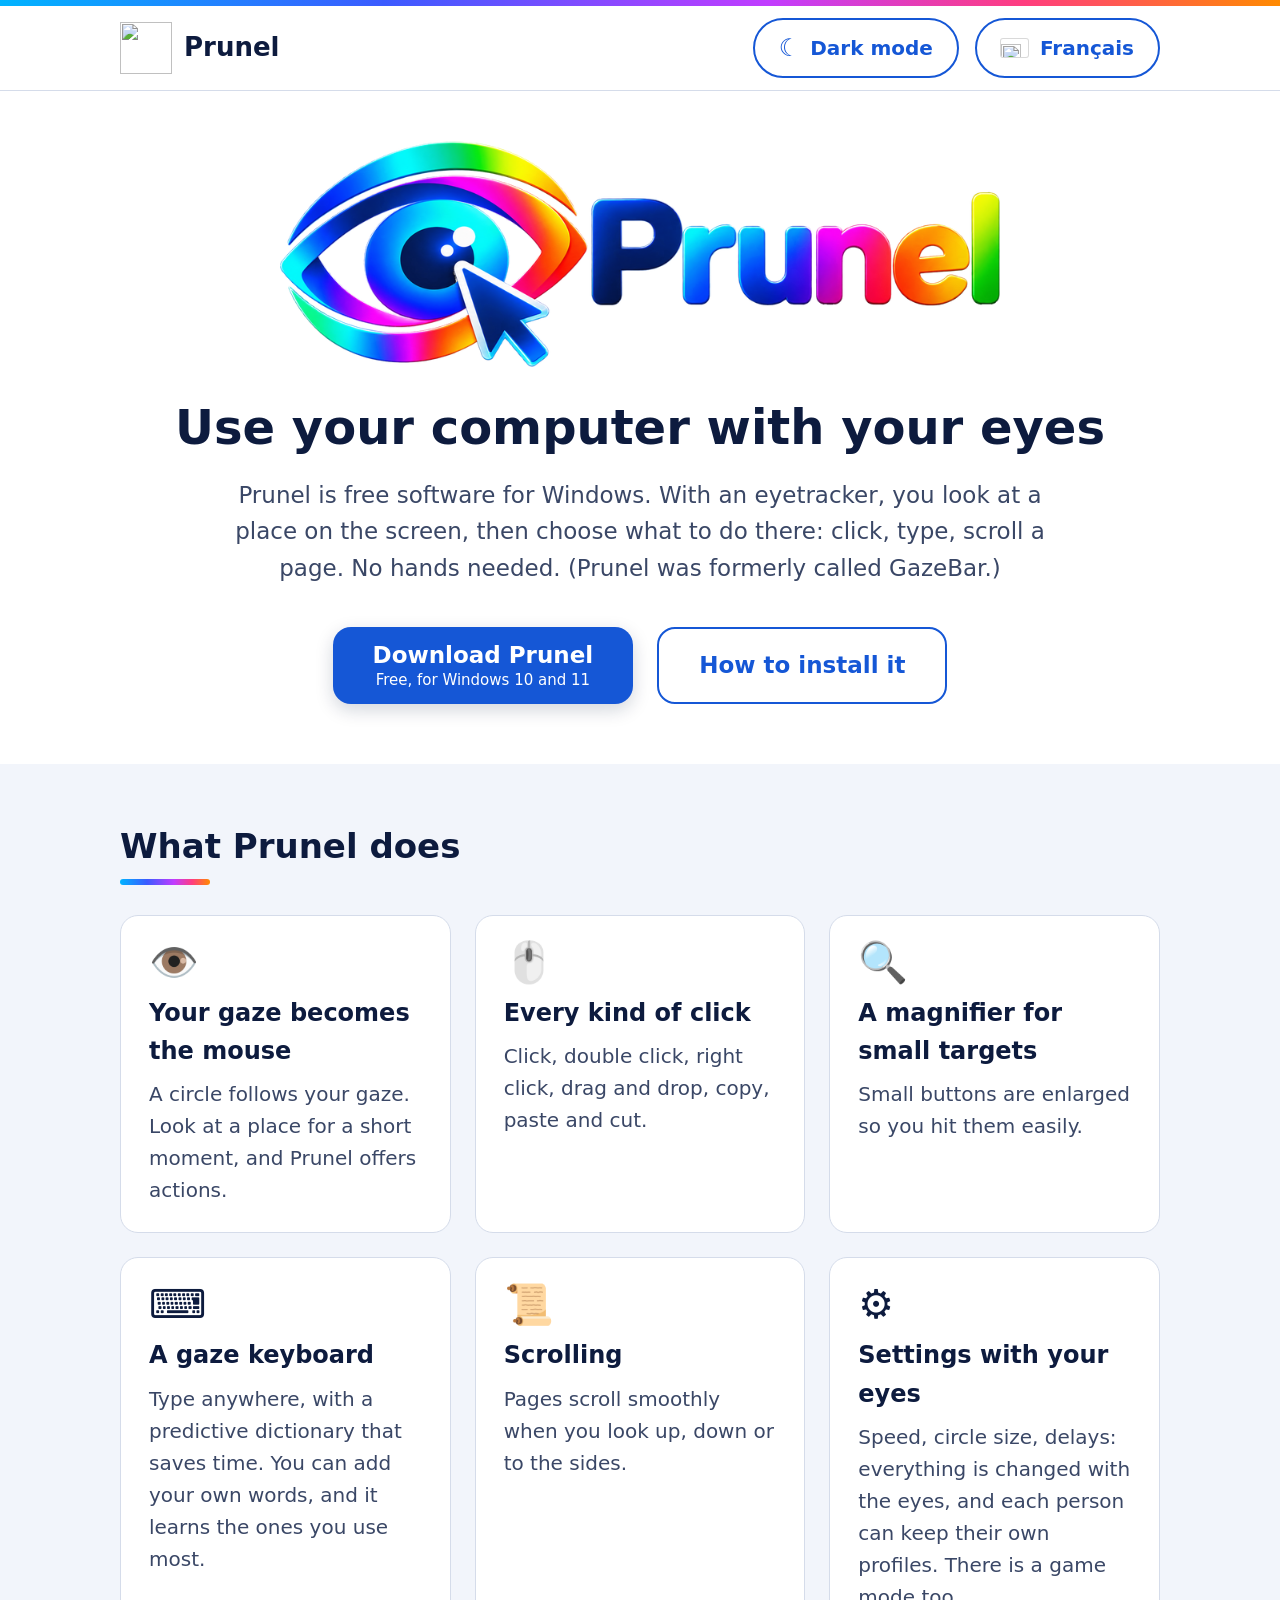
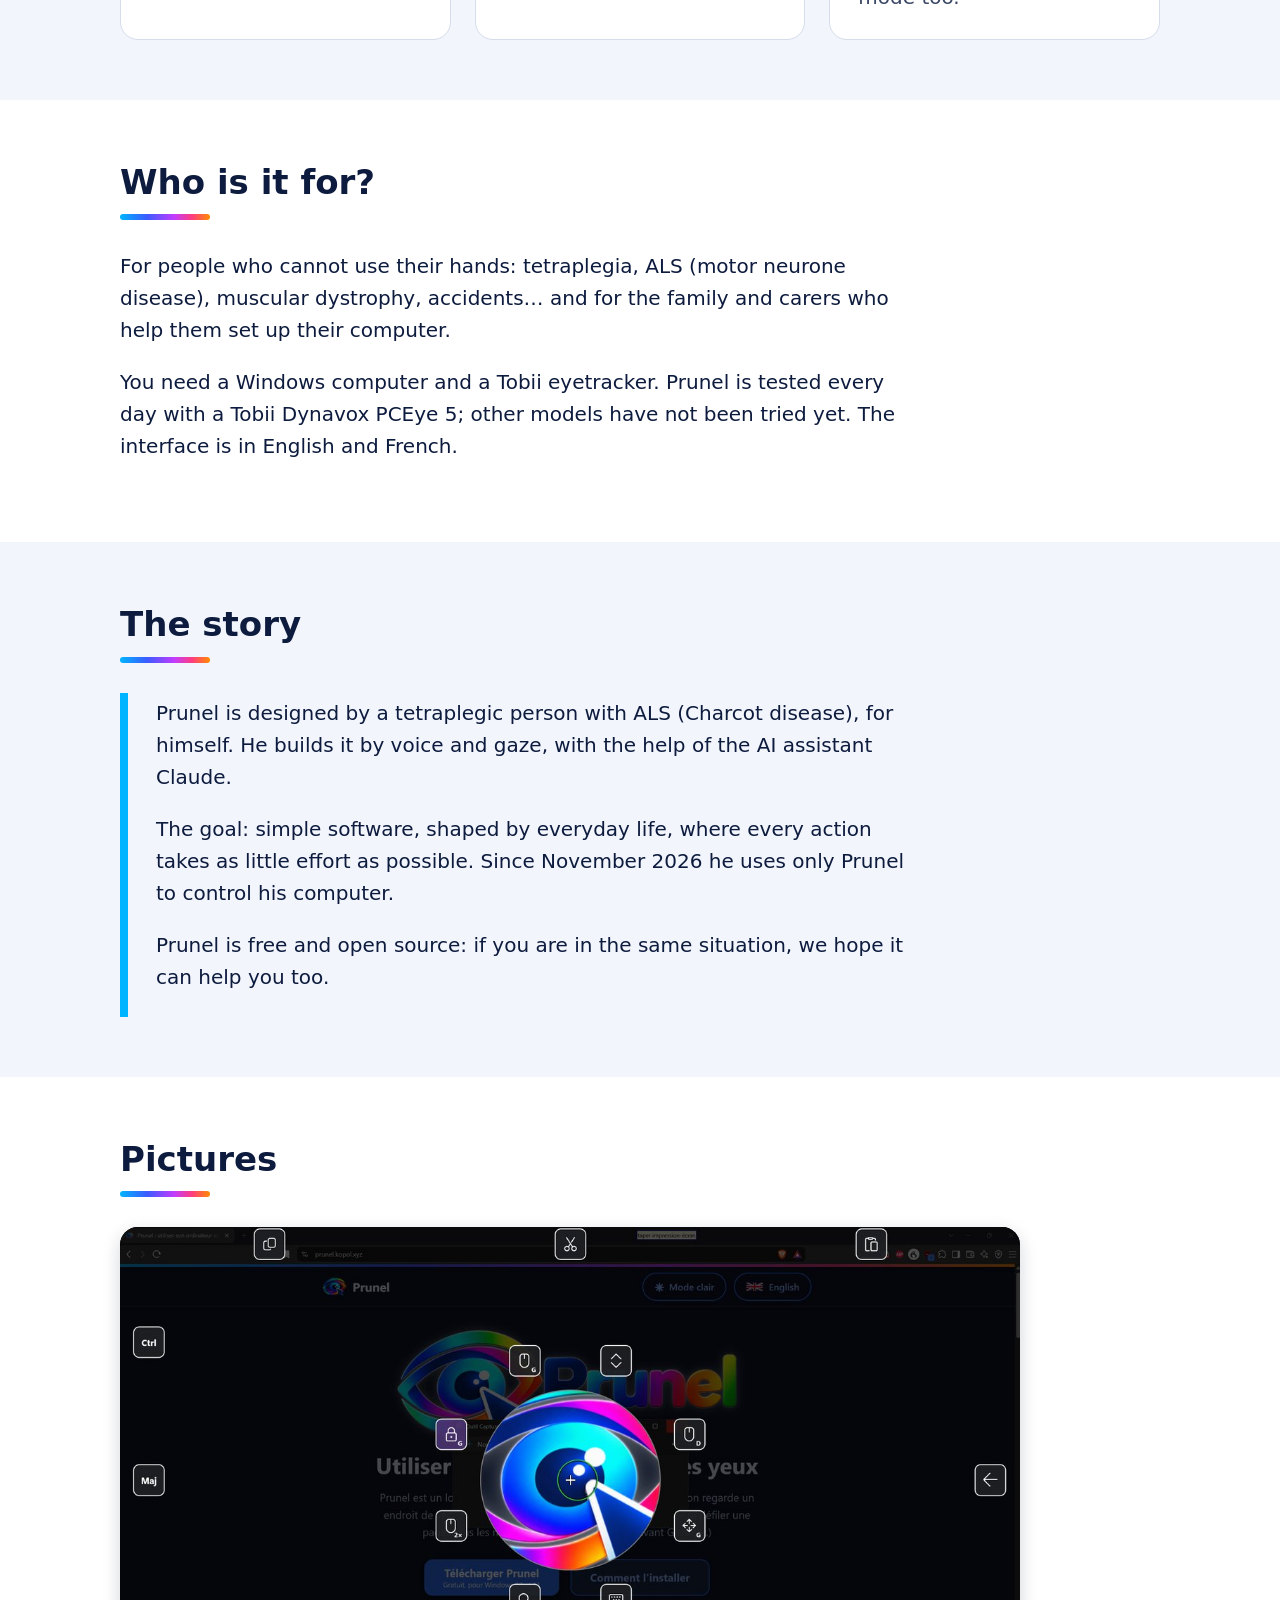
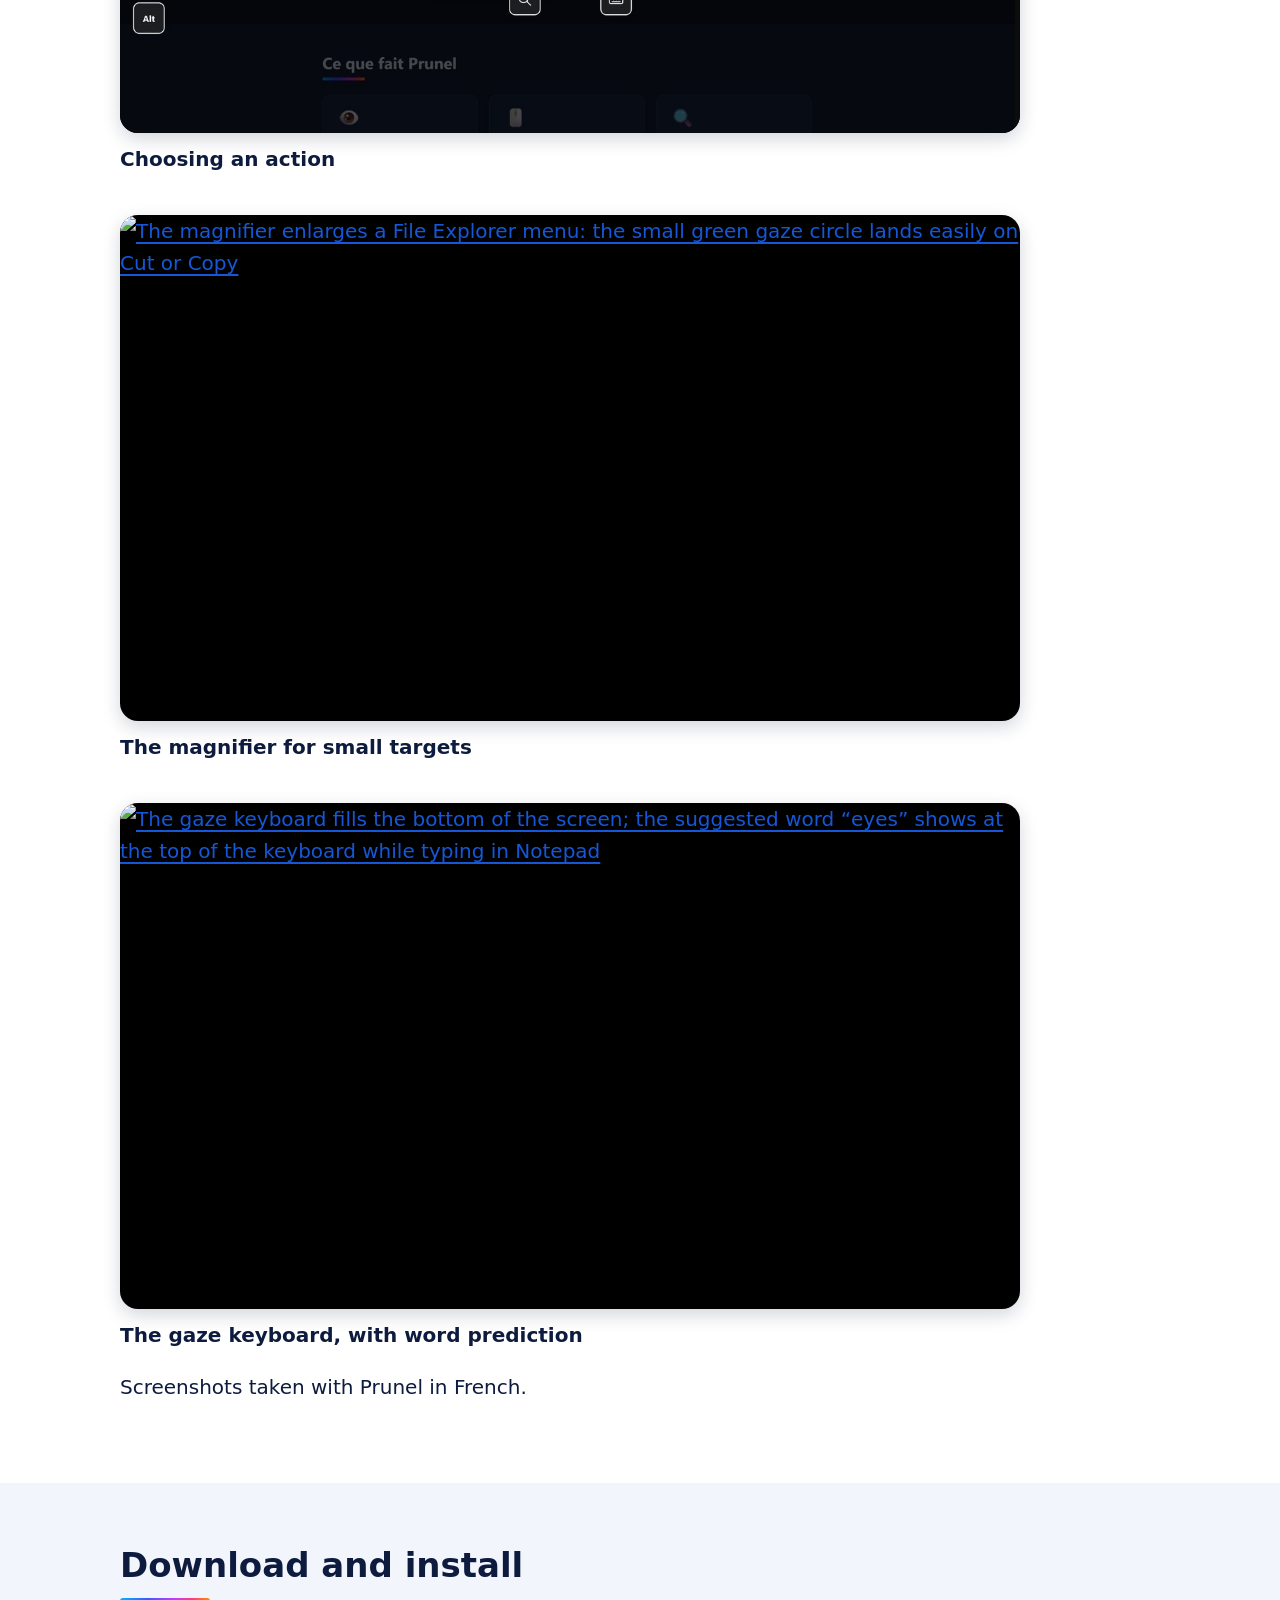
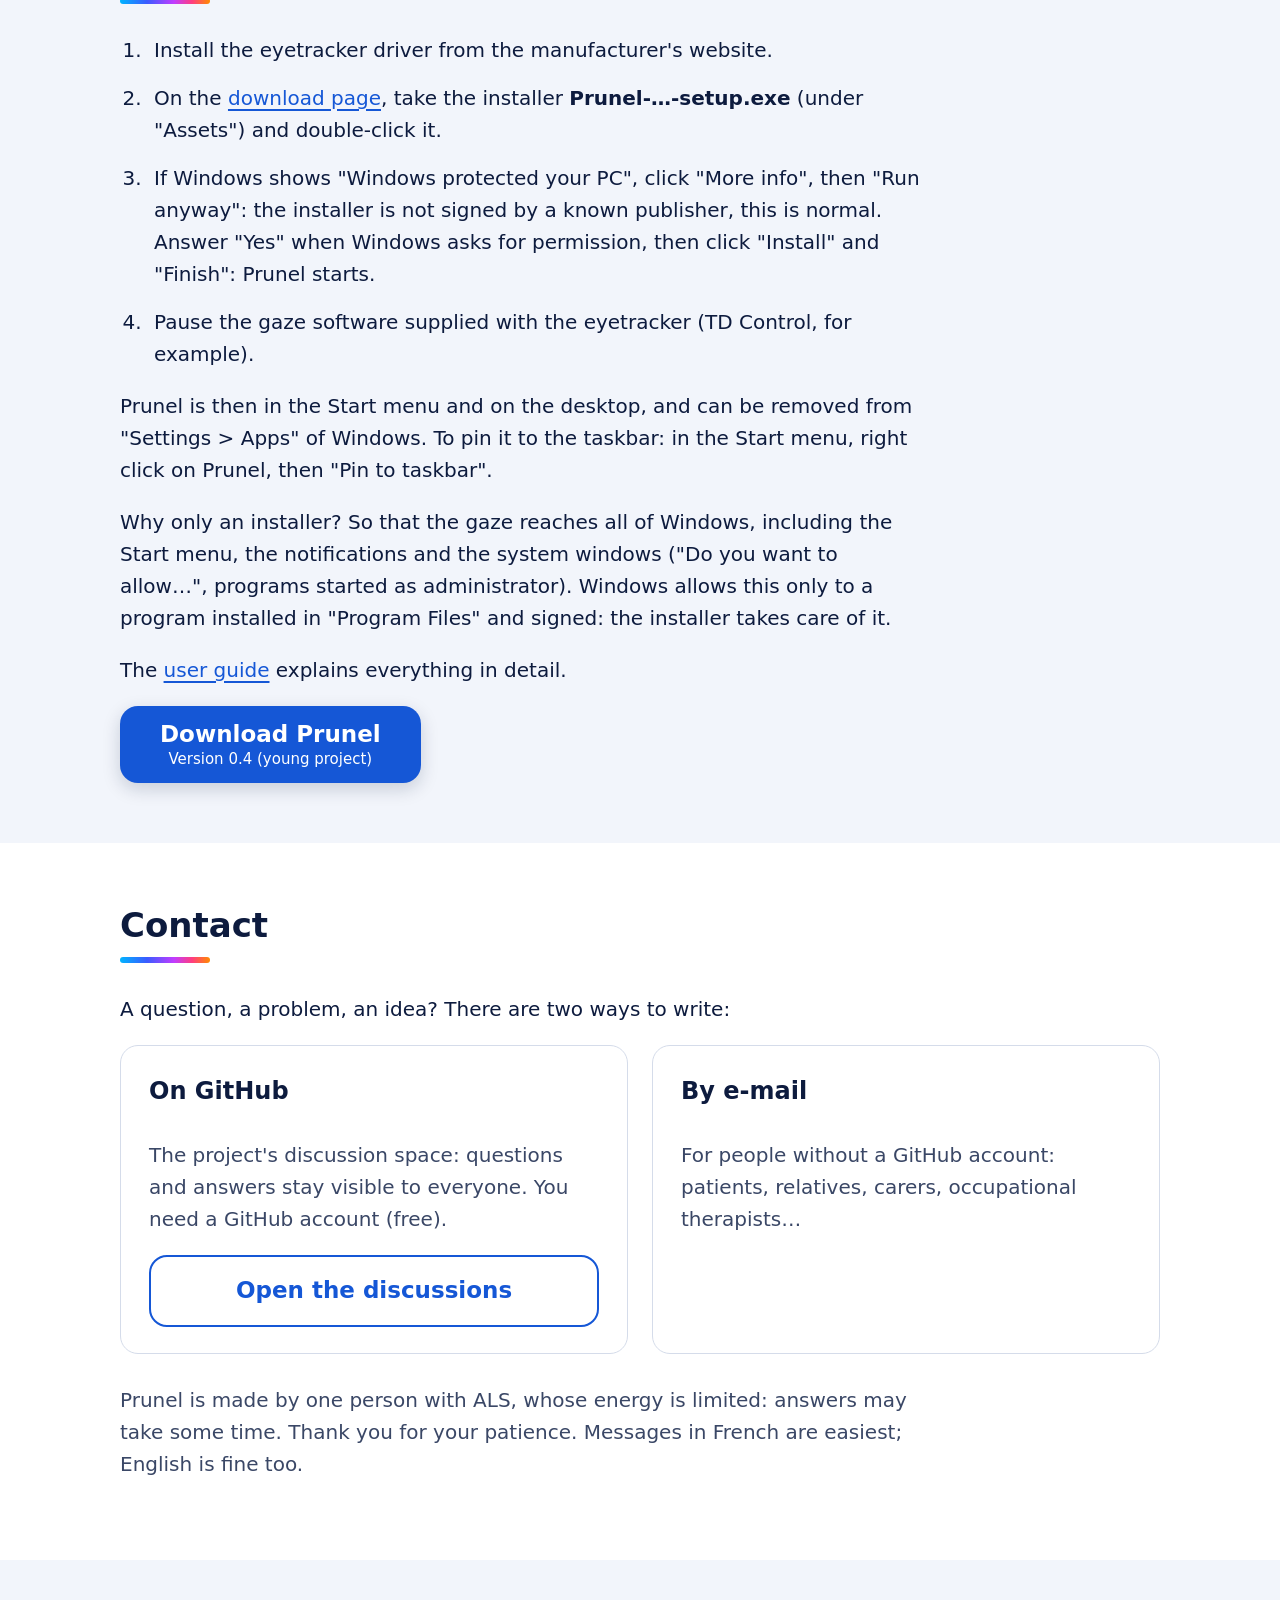
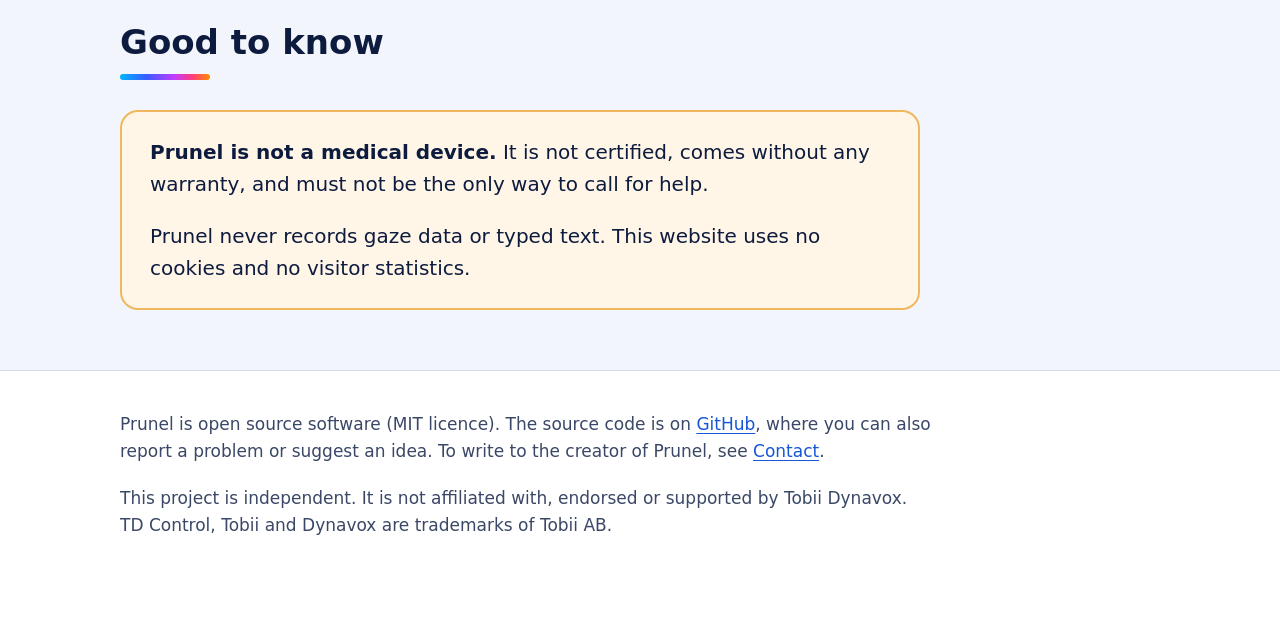
==== commit 88476aed: "Website: new screenshot of the action choice (round photo) Co-Authored-By: Claude Opus 5.5 <noreply@" ====
--- a/website/en.html
+++ b/website/en.html
@@ -134,7 +134,7 @@
           <figure>
             <a class="shot" href="images/screenshot-choice.jpg" title="Show the full-size picture">
               <img src="images/screenshot-choice.jpg" width="1280" height="720" loading="lazy"
-                   alt="Black choice-of-action screen: the picture of the place you looked at in the middle, surrounded by buttons (left click, right click, double click, drag, scroll, magnifier, keyboard), with Ctrl, Shift and Alt on the left and copy, cut, paste at the top">
+                   alt="Choosing an action: the round, enlarged picture of the place you looked at in the middle, over the page, surrounded by buttons (left click, right click, double click, hold the click, drag, scroll, magnifier, keyboard), with Ctrl, Shift and Alt on the left, copy, cut, paste at the top and Back on the right">
             </a>
             <figcaption>Choosing an action</figcaption>
           </figure>
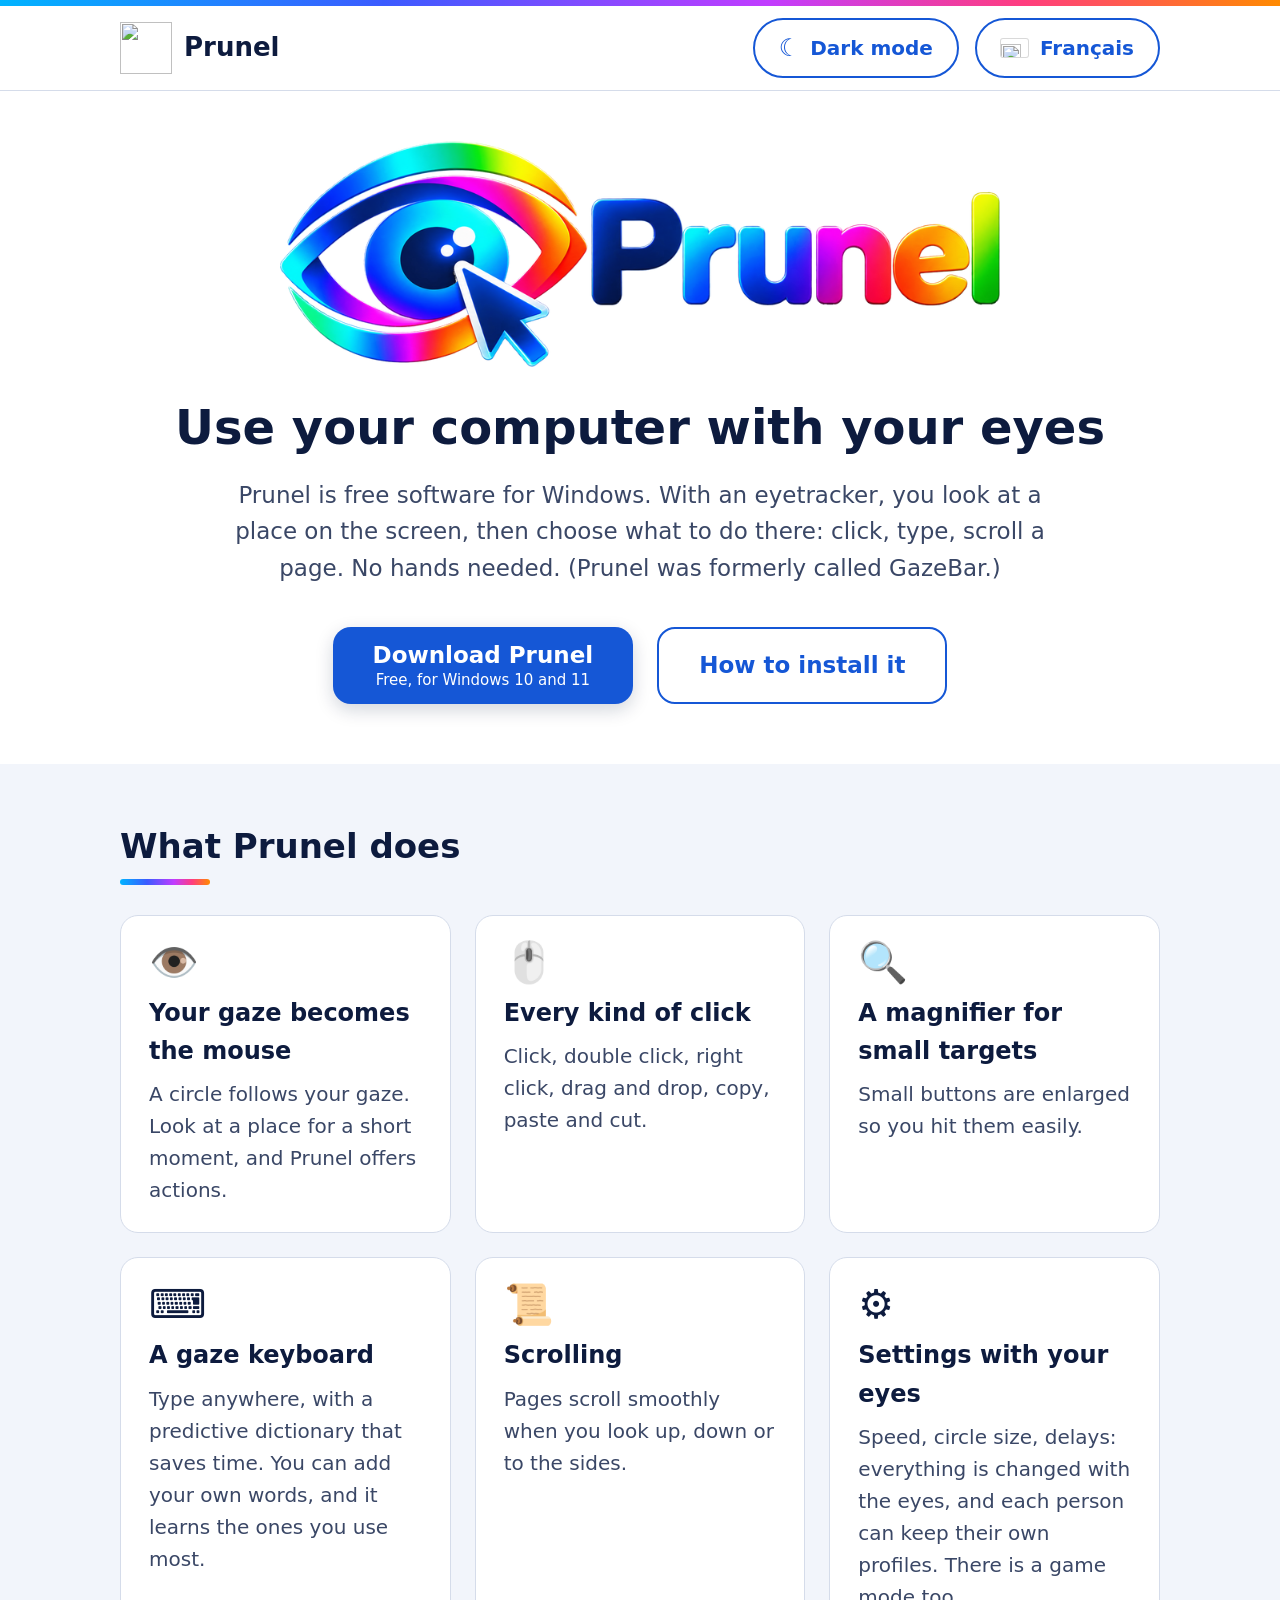
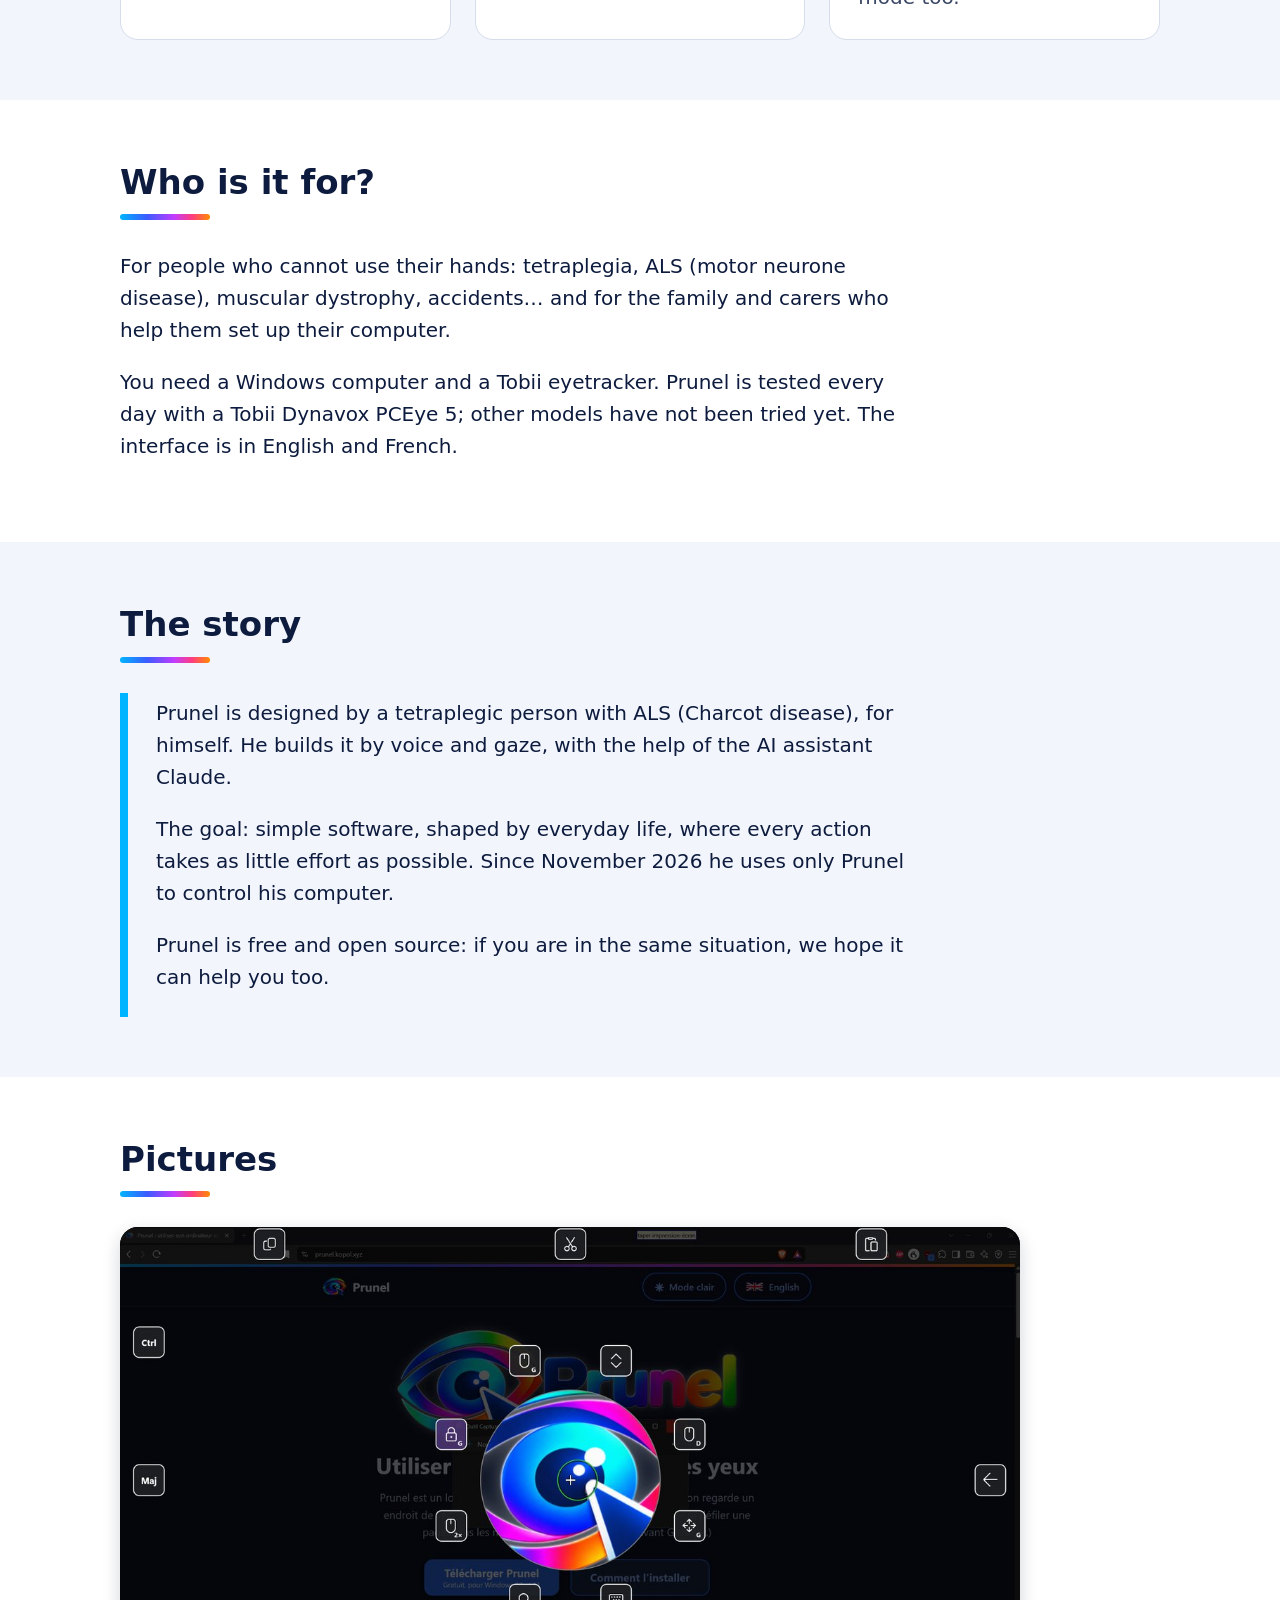
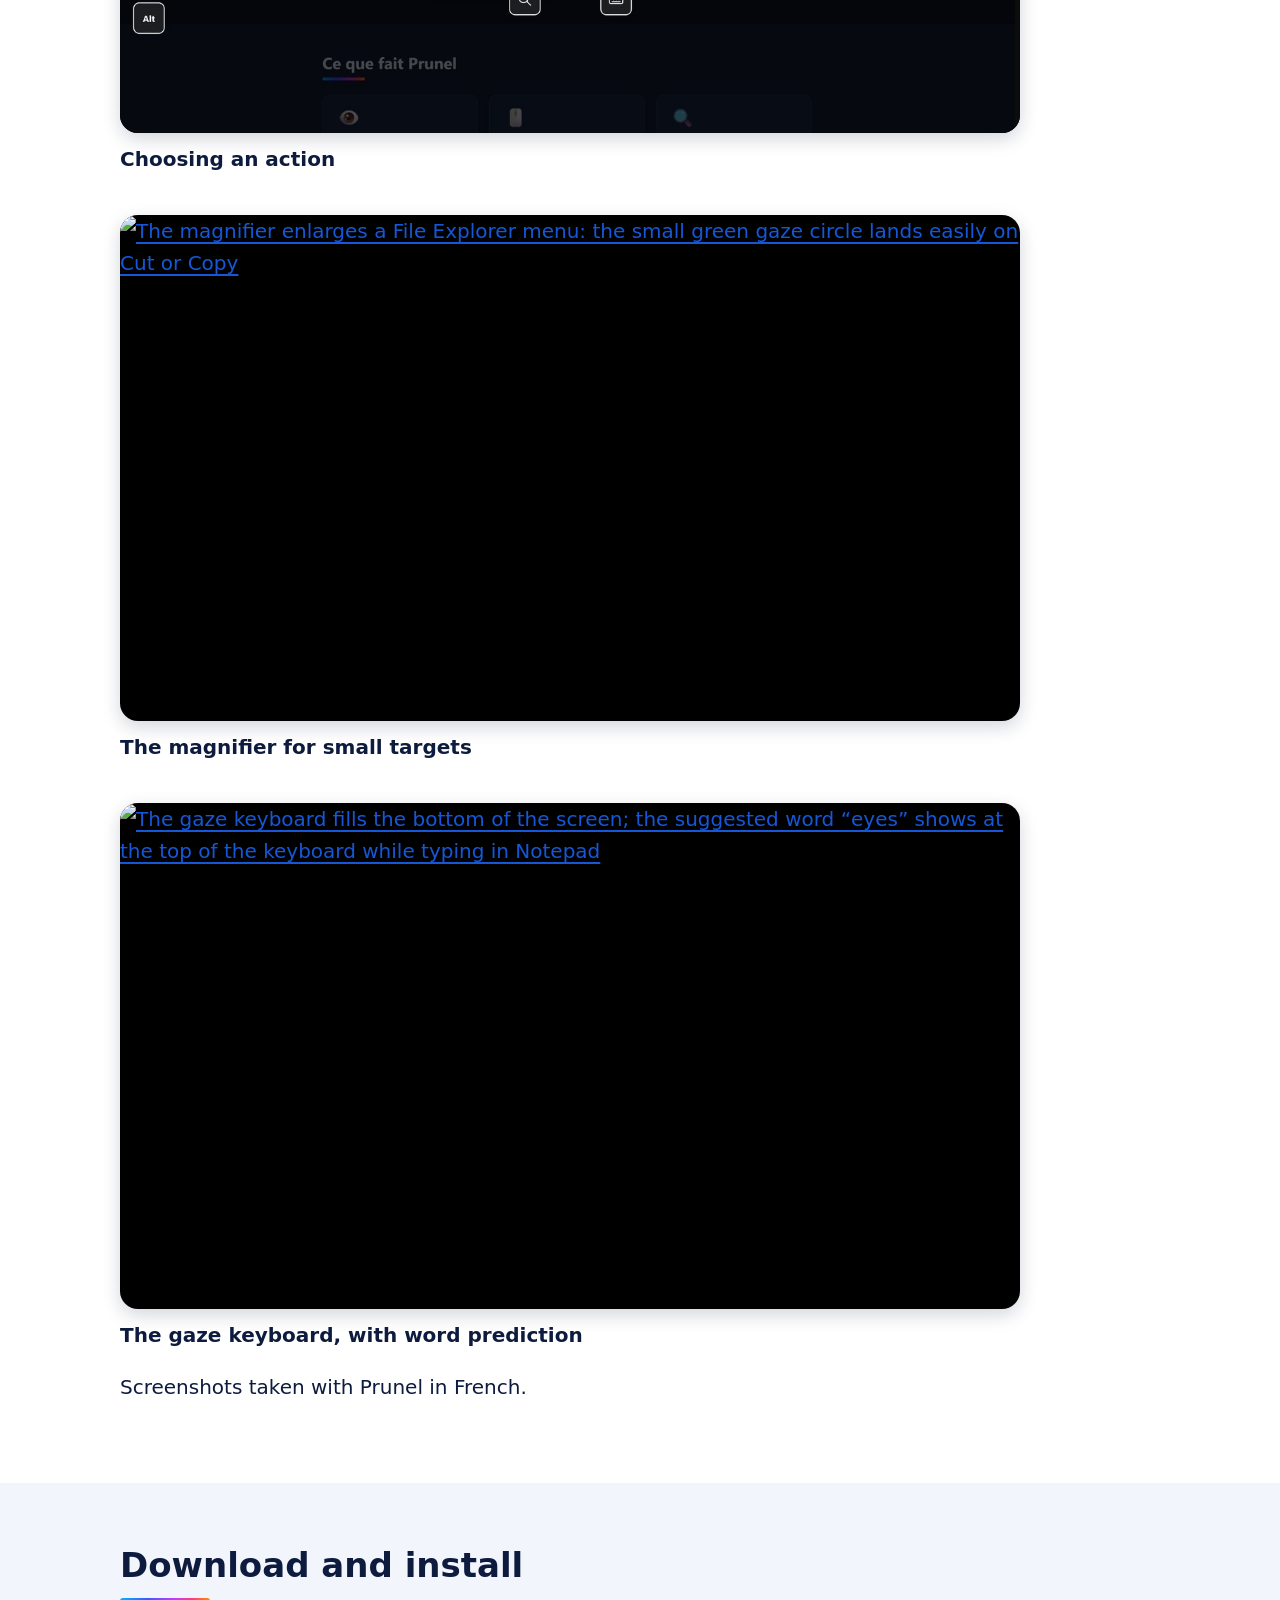
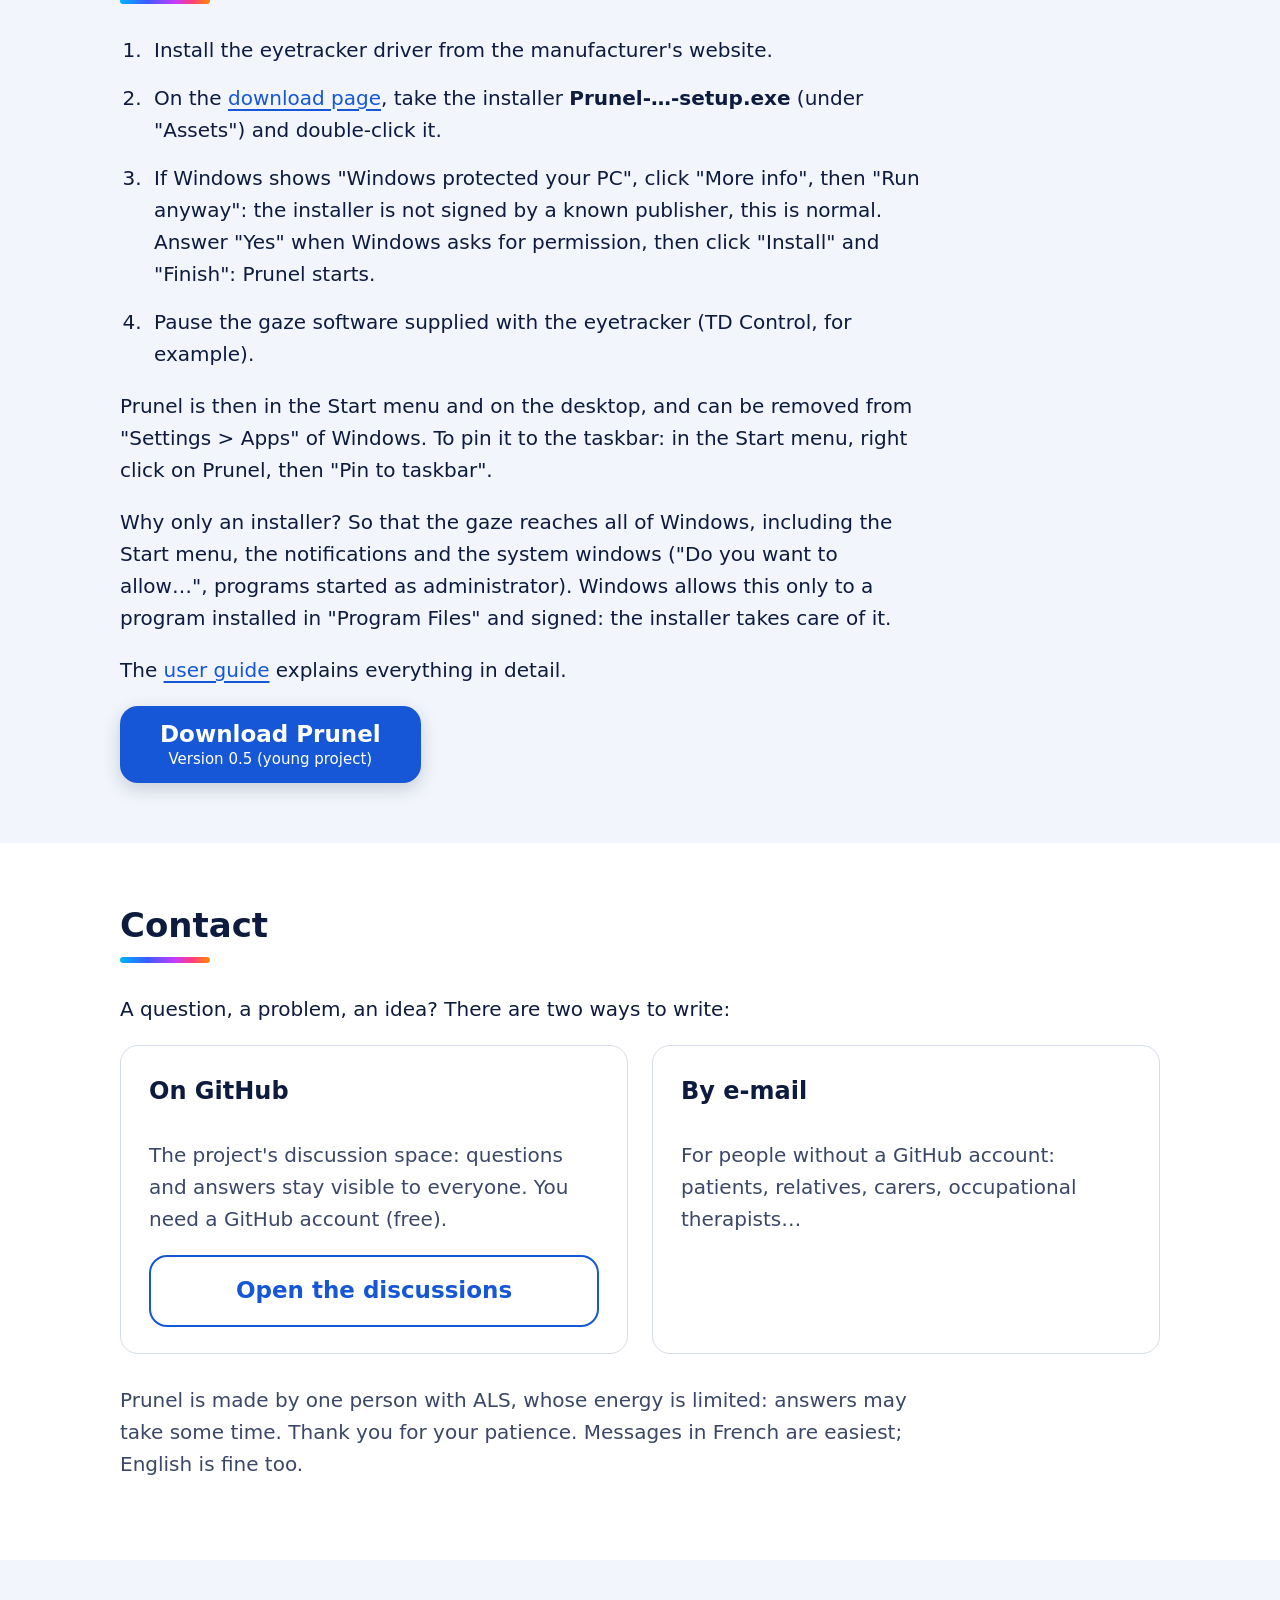
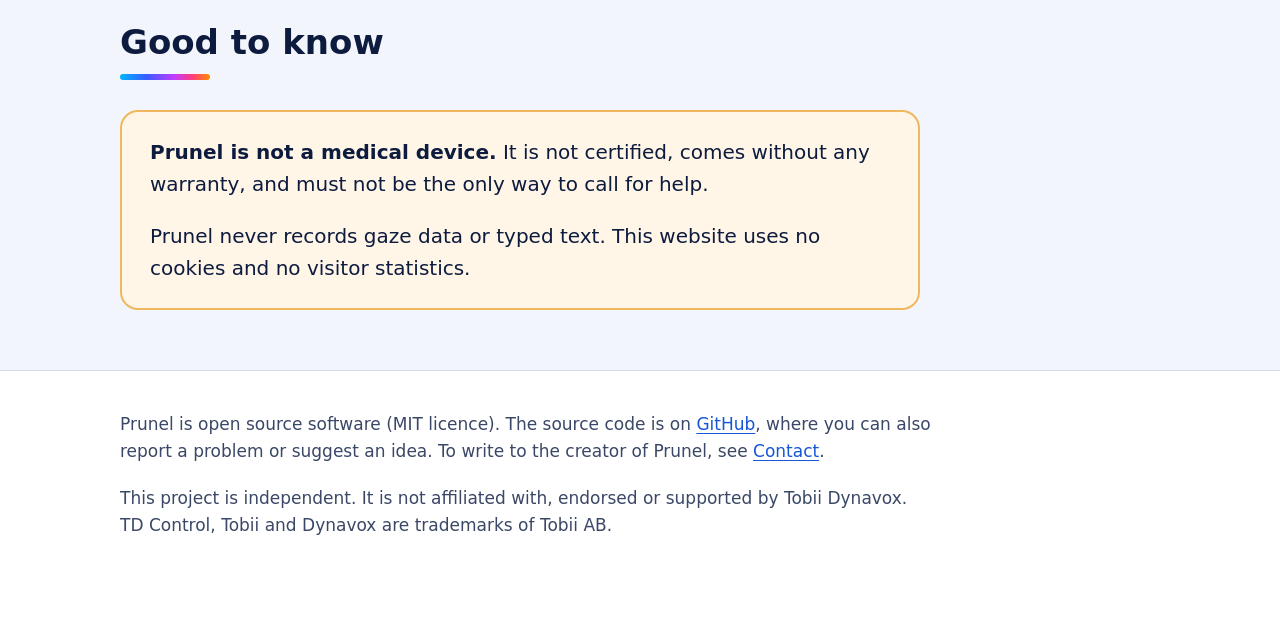
==== commit 03eb78d1: "Website version 0.5, next version 0.6.0 Co-Authored-By: Claude Opus 5.5 <noreply@anthropic.com> Clau" ====
--- a/website/en.html
+++ b/website/en.html
@@ -183,7 +183,7 @@
         <div class="buttons" style="justify-content: flex-start">
           <a class="button button-main" href="https://github.com/Kopolitoo/Prunel/releases/latest">
             Download Prunel
-            <small>Version 0.4 (young project)</small>
+            <small>Version 0.5 (young project)</small>
           </a>
         </div>
       </div>
